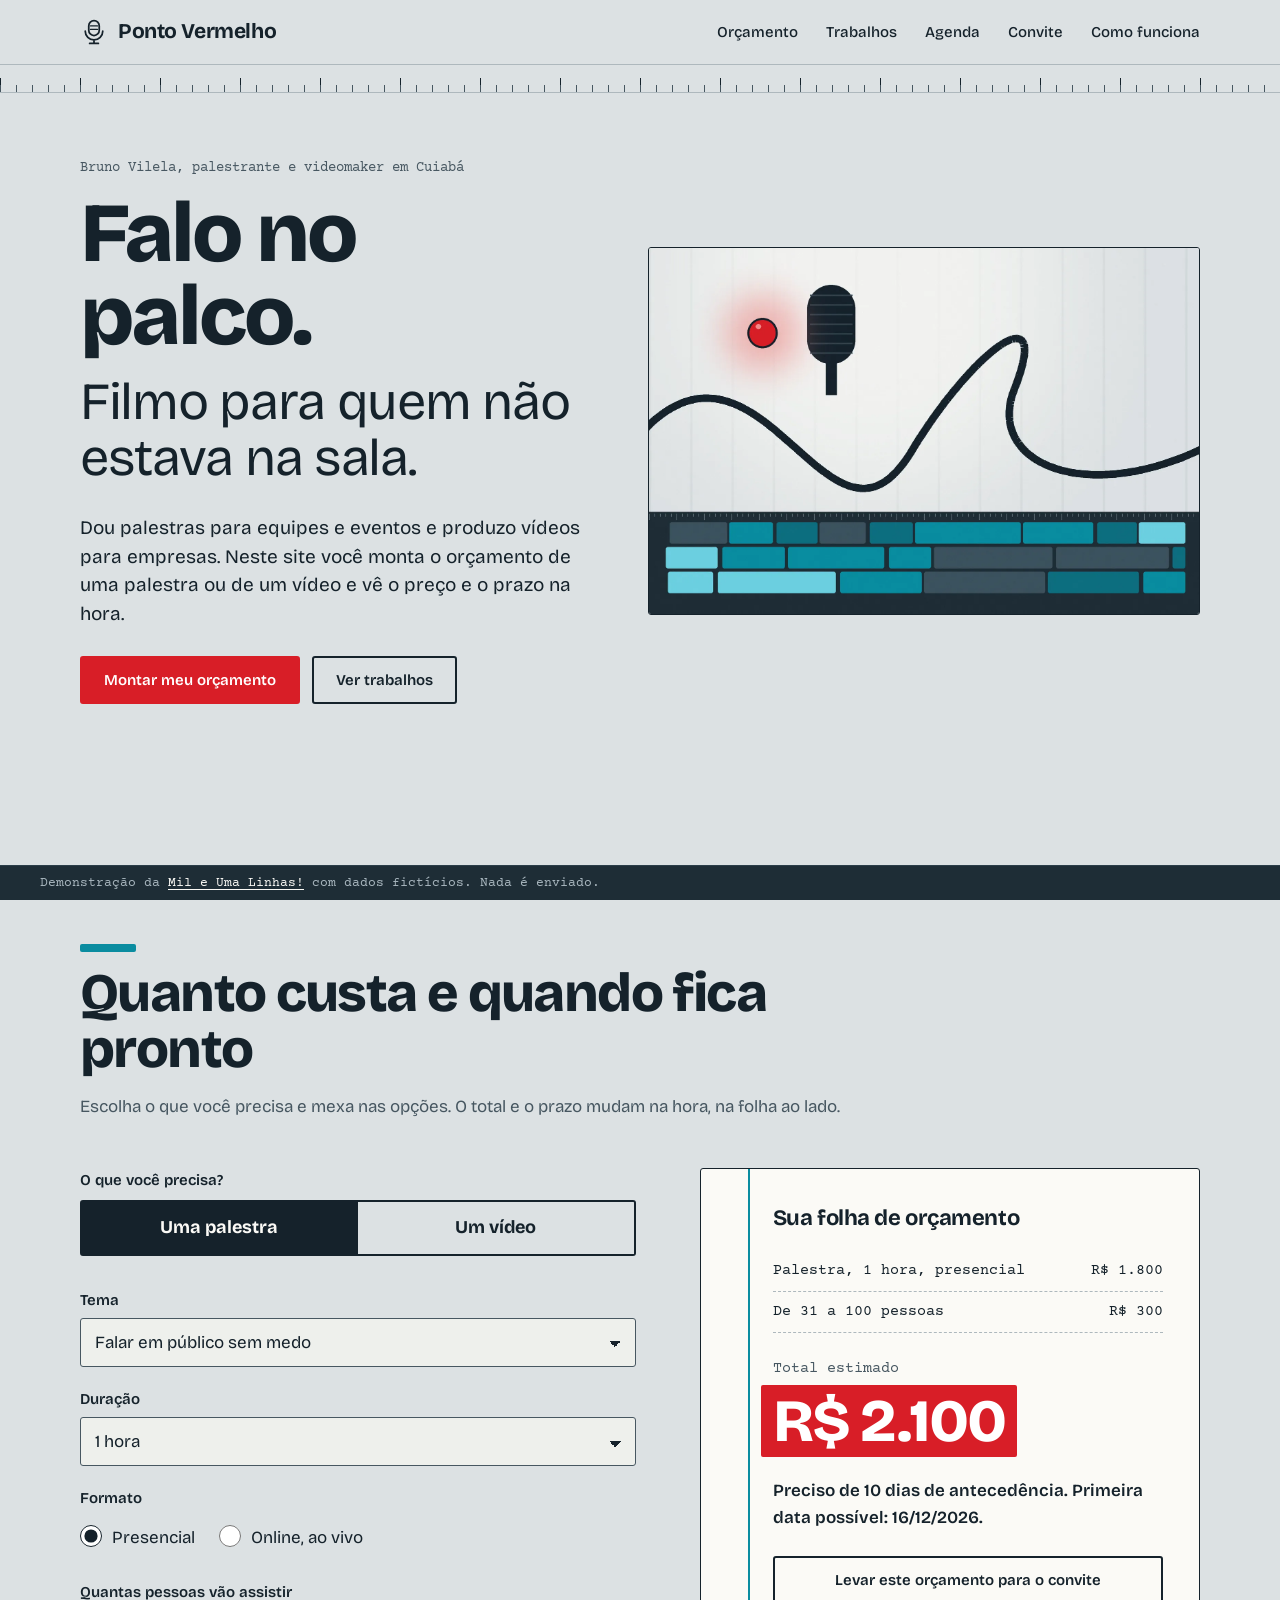
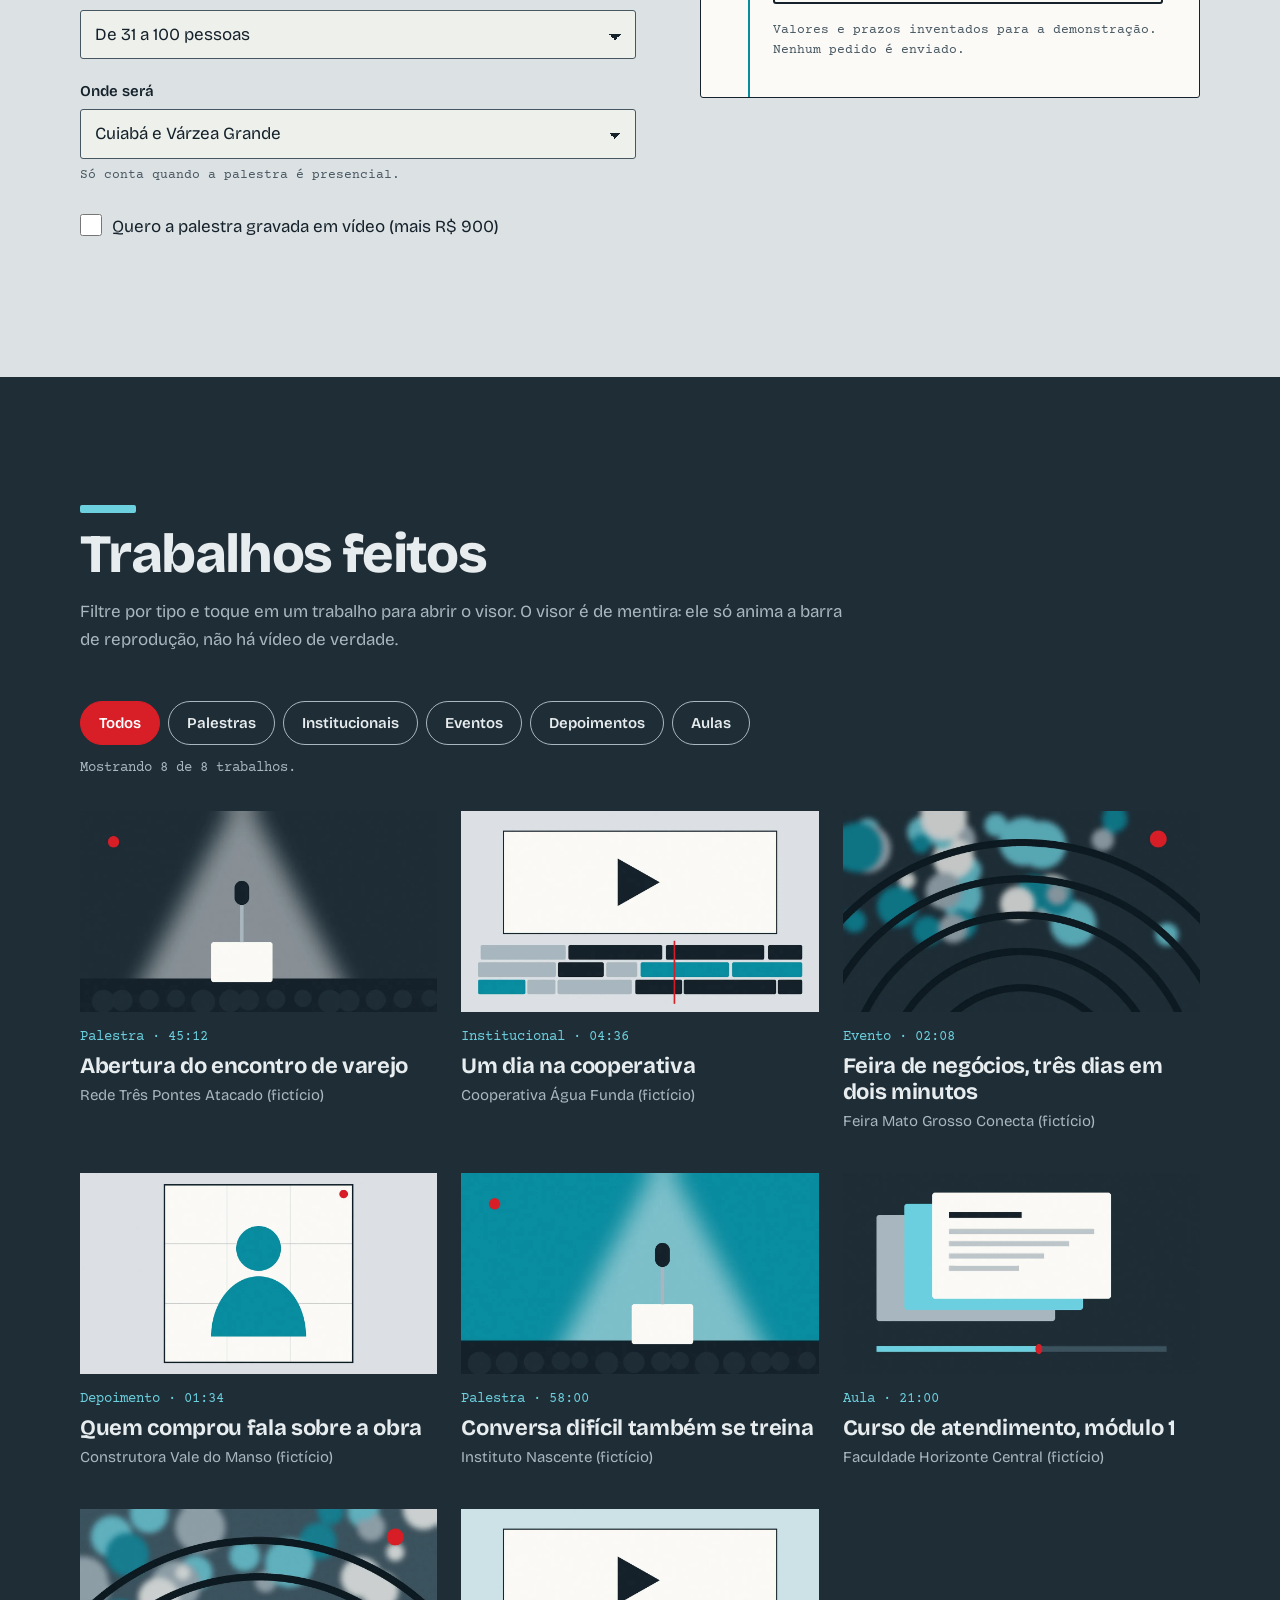
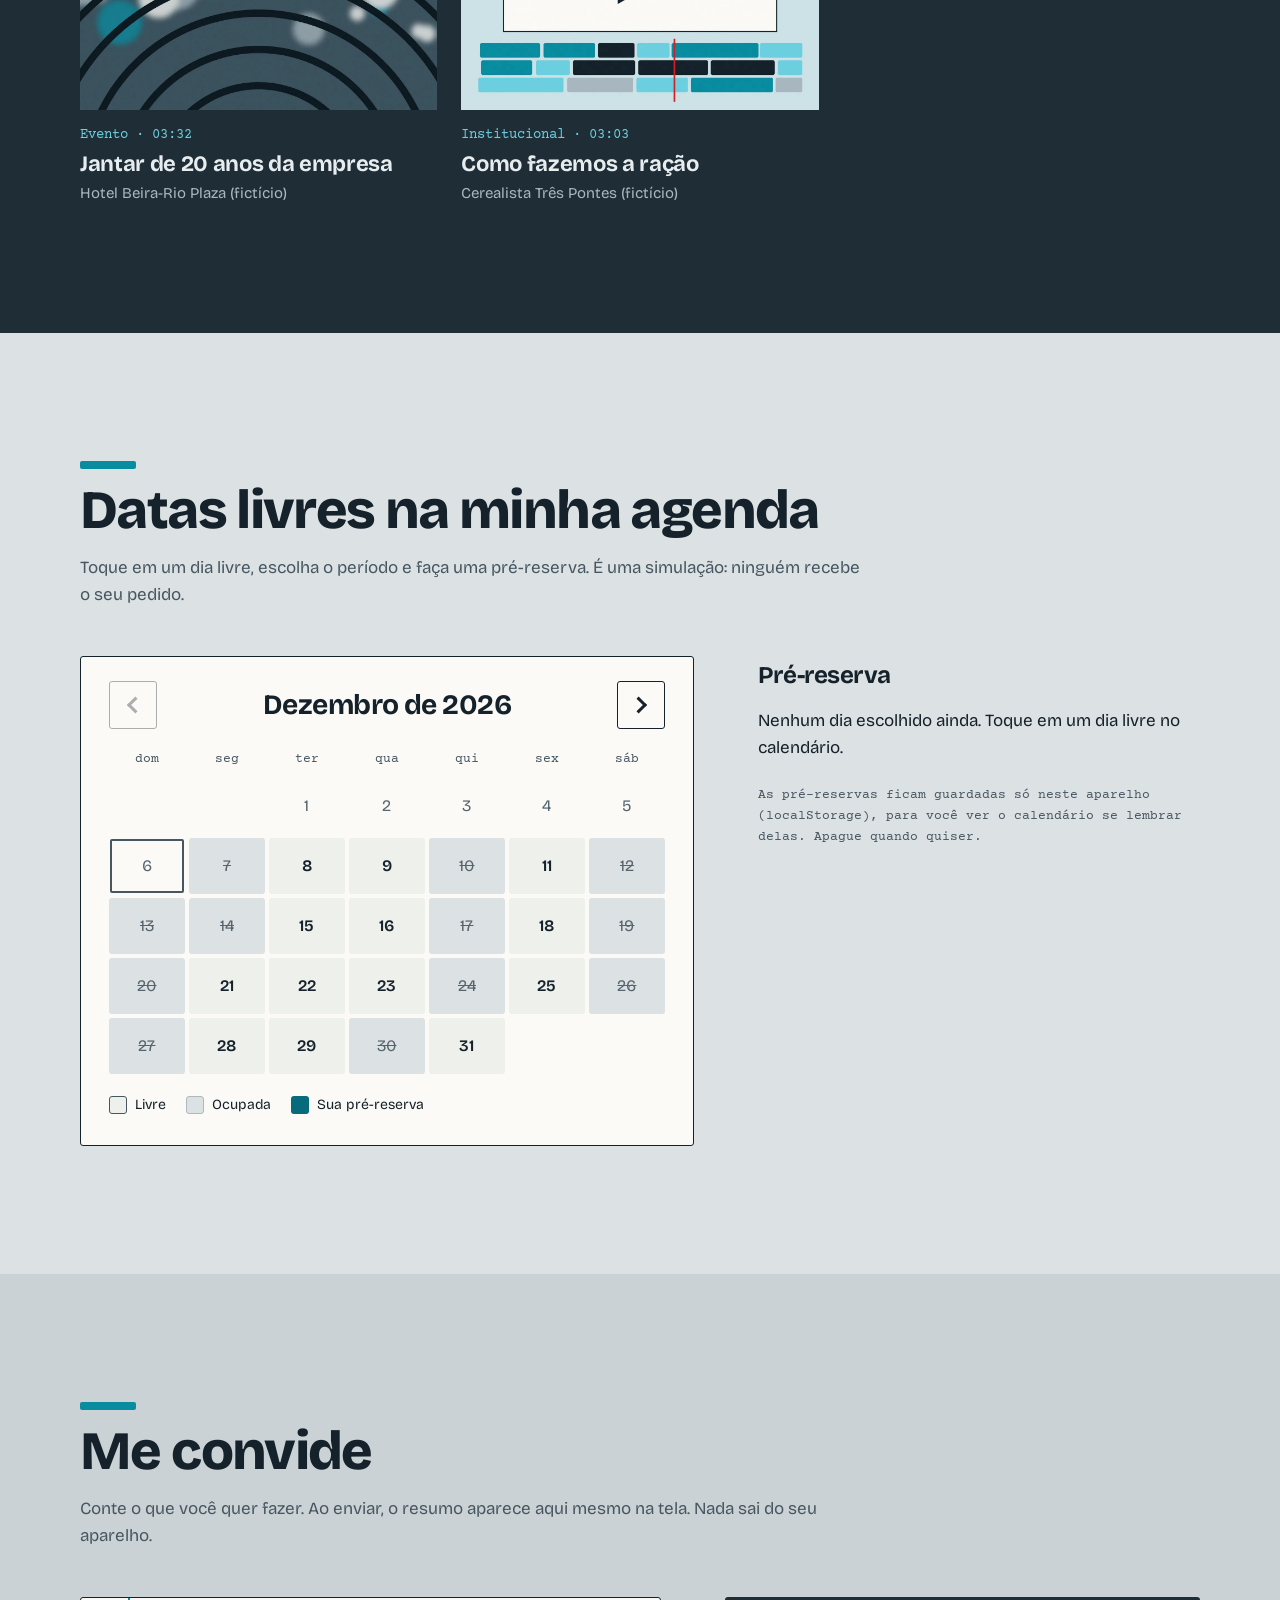
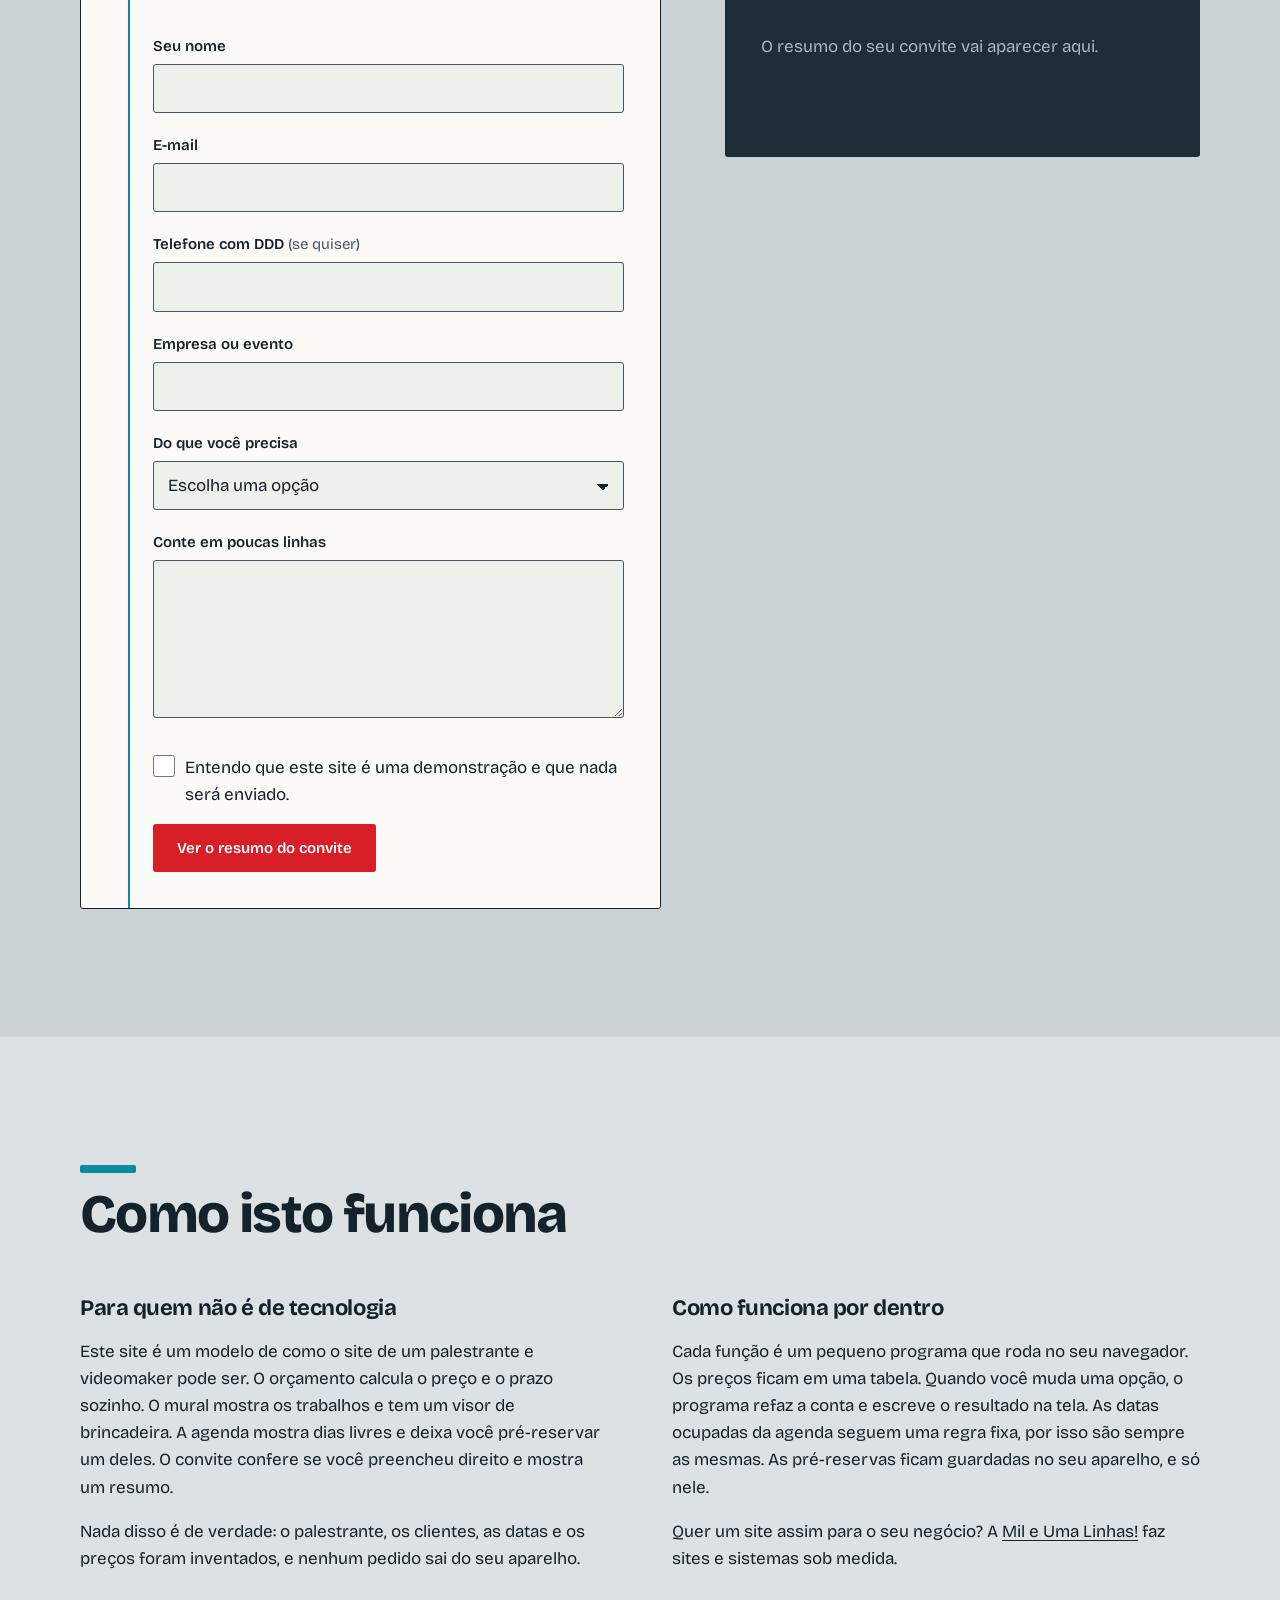
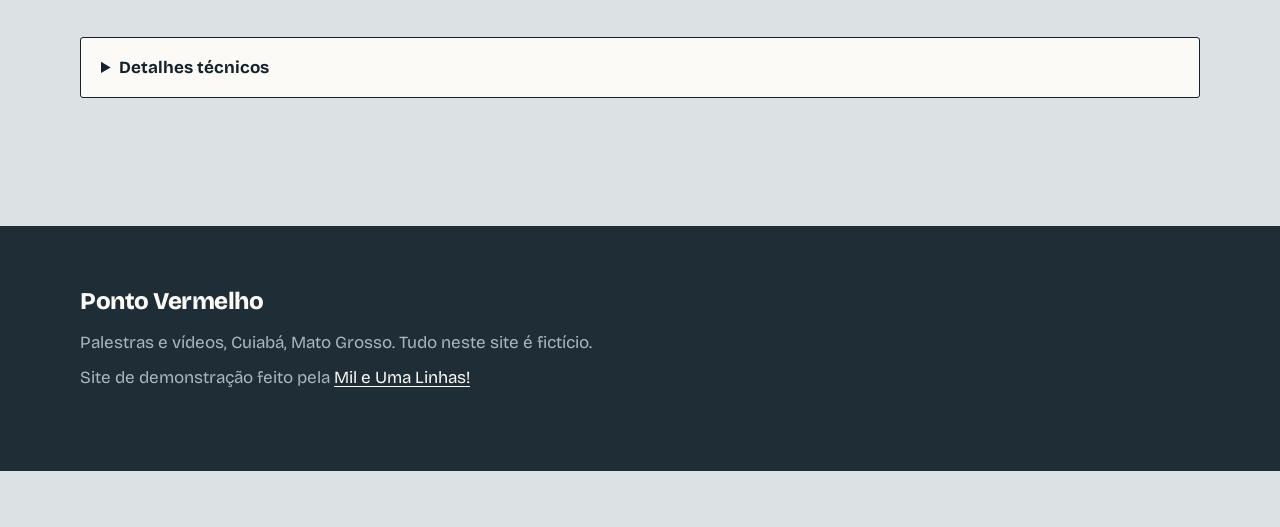
==== index.html @ 3f2c0e74 "Cria o site de demonstração Ponto Vermelho Site estático de um palestrante e videomaker fictício de " ====
<!DOCTYPE html>
<html lang="pt-BR">
<head>
  <meta charset="utf-8">
  <meta name="viewport" content="width=device-width, initial-scale=1">
  <meta http-equiv="Content-Security-Policy" content="default-src 'self'; script-src 'self'; style-src 'self'; img-src 'self' data:; font-src 'self'; connect-src 'none'; object-src 'none'; base-uri 'self'; form-action 'none'">
  <title>Ponto Vermelho | Palestras e vídeos em Cuiabá</title>
  <meta name="description" content="Site de demonstração de um palestrante e videomaker fictício em Cuiabá: orçamento de palestra e de vídeo com preço e prazo na hora, mural de trabalhos com visor simulado, agenda de datas livres com pré-reserva e convite com resumo na tela. Feito pela Mil e Uma Linhas!.">
  <meta name="theme-color" content="#DCE1E3">
  <link rel="canonical" href="https://toshiro01001.github.io/palestrante/">
  <link rel="icon" href="favicon.svg" type="image/svg+xml">
  <link rel="preload" href="fonts/bricolage-grotesque-latin-wght-normal.woff2" as="font" type="font/woff2" crossorigin>
  <link rel="preload" href="fonts/courier-prime-latin-400-normal.woff2" as="font" type="font/woff2" crossorigin>
  <link rel="stylesheet" href="css/estilo.css">
</head>
<body>
  <a class="pular" href="#conteudo">Pular para o conteúdo</a>

  <header class="topo">
    <div class="miolo topo-miolo">
      <a class="marca" href="#inicio" aria-label="Ponto Vermelho, início">
        <svg class="marca-sinal" viewBox="0 0 32 32" aria-hidden="true" focusable="false">
          <rect x="10" y="3" width="12" height="17" rx="6" fill="none" stroke="currentColor" stroke-width="2"/>
          <path d="M6 15a10 10 0 0 0 20 0M16 25v4M11 29h10" fill="none" stroke="currentColor" stroke-width="2" stroke-linecap="round"/>
          <path d="M12 9h8M12 13h8" stroke="currentColor" stroke-width="1.5" stroke-linecap="round"/>
        </svg>
        <span class="marca-nome">Ponto Vermelho</span>
      </a>
      <button class="menu-botao" type="button" id="menu-botao" aria-expanded="false" aria-controls="menu">Menu</button>
      <nav class="menu" id="menu" aria-label="Seções do site">
        <ul>
          <li><a href="#orcamento">Orçamento</a></li>
          <li><a href="#trabalhos">Trabalhos</a></li>
          <li><a href="#agenda">Agenda</a></li>
          <li><a href="#convite">Convite</a></li>
          <li><a href="#como-funciona">Como funciona</a></li>
        </ul>
      </nav>
    </div>
  </header>

  <main id="conteudo">

    <section class="hero" id="inicio" aria-labelledby="titulo-hero">
      <div class="regua" aria-hidden="true"></div>
      <div class="miolo hero-miolo">
        <div class="hero-texto">
          <p class="hero-assinatura">Bruno Vilela, palestrante e videomaker em Cuiabá</p>
          <h1 id="titulo-hero">Falo no palco. <span class="hero-frase2">Filmo para quem não estava na sala.</span></h1>
          <p class="hero-apoio">Dou palestras para equipes e eventos e produzo vídeos para empresas. Neste site você monta o orçamento de uma palestra ou de um vídeo e vê o preço e o prazo na hora.</p>
          <div class="hero-acoes">
            <a class="botao botao-principal" href="#orcamento">Montar meu orçamento</a>
            <a class="botao botao-contorno" href="#trabalhos">Ver trabalhos</a>
          </div>
        </div>
        <figure class="hero-moldura">
          <img class="hero-foto" src="img/hero.webp" width="1600" height="1067" alt="Ilustração provisória: um microfone de estúdio ao lado de uma luz vermelha acesa, com o cabo ondulando sobre a parede e, na base, uma linha do tempo de edição de vídeo com blocos azuis.">
        </figure>
      </div>
    </section>

    <section class="secao" id="orcamento" aria-labelledby="titulo-orcamento">
      <div class="miolo">
        <header class="cabeca">
          <h2 id="titulo-orcamento">Quanto custa e quando fica pronto</h2>
          <p>Escolha o que você precisa e mexa nas opções. O total e o prazo mudam na hora, na folha ao lado.</p>
        </header>

        <div class="orc">
          <form class="orc-form" id="orc-form" novalidate>
            <fieldset class="escolha" id="orc-tipo">
              <legend>O que você precisa?</legend>
              <label class="escolha-item"><input type="radio" name="servico" value="palestra" checked><span>Uma palestra</span></label>
              <label class="escolha-item"><input type="radio" name="servico" value="video"><span>Um vídeo</span></label>
            </fieldset>

            <div id="bloco-palestra" class="bloco">
              <div class="campo">
                <label for="p-tema">Tema</label>
                <select id="p-tema" name="tema"></select>
              </div>
              <div class="campo">
                <label for="p-duracao">Duração</label>
                <select id="p-duracao" name="duracao"></select>
              </div>
              <fieldset class="campo campo-radios">
                <legend>Formato</legend>
                <label class="radio"><input type="radio" name="formato" value="presencial" checked><span>Presencial</span></label>
                <label class="radio"><input type="radio" name="formato" value="online"><span>Online, ao vivo</span></label>
              </fieldset>
              <div class="campo">
                <label for="p-plateia">Quantas pessoas vão assistir</label>
                <select id="p-plateia" name="plateia"></select>
              </div>
              <div class="campo">
                <label for="p-desloc">Onde será</label>
                <select id="p-desloc" name="deslocamento"></select>
                <p class="campo-nota" id="p-desloc-nota">Só conta quando a palestra é presencial.</p>
              </div>
              <label class="marcar"><input type="checkbox" id="p-gravar" name="gravar"><span>Quero a palestra gravada em vídeo (mais R$&nbsp;900)</span></label>
            </div>

            <div id="bloco-video" class="bloco" hidden>
              <div class="campo">
                <label for="v-tipo">Tipo de vídeo</label>
                <select id="v-tipo" name="vtipo"></select>
              </div>
              <div class="campo">
                <label for="v-min">Minutos do vídeo pronto</label>
                <input id="v-min" name="vmin" type="number" inputmode="numeric" min="1" max="30" value="3">
                <p class="campo-nota" id="v-min-nota">De 1 a 30 minutos.</p>
              </div>
              <div class="campo">
                <label for="v-diarias">Dias de gravação</label>
                <select id="v-diarias" name="vdiarias"></select>
                <p class="campo-nota">Cada dia de gravação é uma diária de câmera e áudio.</p>
              </div>
              <label class="marcar"><input type="checkbox" id="v-drone" name="vdrone"><span>Imagens de drone (mais R$&nbsp;650 por diária)</span></label>
              <label class="marcar"><input type="checkbox" id="v-legenda" name="vlegenda" checked><span>Legendas no vídeo (R$&nbsp;18 por minuto)</span></label>
            </div>
          </form>

          <aside class="folha" aria-labelledby="folha-titulo">
            <h3 id="folha-titulo">Sua folha de orçamento</h3>
            <div id="orc-resultado" aria-live="polite" aria-atomic="true">
              <ul class="folha-linhas" id="orc-linhas"></ul>
              <p class="folha-total-rotulo">Total estimado</p>
              <p class="folha-total" id="orc-total">R$ 0</p>
              <p class="folha-prazo" id="orc-prazo"></p>
            </div>
            <button class="botao botao-contorno" type="button" id="orc-levar">Levar este orçamento para o convite</button>
            <p class="folha-aviso">Valores e prazos inventados para a demonstração. Nenhum pedido é enviado.</p>
          </aside>
        </div>
      </div>
    </section>

    <section class="secao secao-escura" id="trabalhos" aria-labelledby="titulo-trabalhos">
      <div class="miolo">
        <header class="cabeca">
          <h2 id="titulo-trabalhos">Trabalhos feitos</h2>
          <p>Filtre por tipo e toque em um trabalho para abrir o visor. O visor é de mentira: ele só anima a barra de reprodução, não há vídeo de verdade.</p>
        </header>

        <div class="filtros" id="filtros" role="group" aria-label="Filtrar trabalhos por tipo"></div>
        <p class="filtro-contagem" id="filtro-contagem" aria-live="polite"></p>
        <ul class="mural" id="mural"></ul>
      </div>
    </section>

    <section class="secao" id="agenda" aria-labelledby="titulo-agenda">
      <div class="miolo">
        <header class="cabeca">
          <h2 id="titulo-agenda">Datas livres na minha agenda</h2>
          <p>Toque em um dia livre, escolha o período e faça uma pré-reserva. É uma simulação: ninguém recebe o seu pedido.</p>
        </header>

        <div class="agenda">
          <div class="cal" id="cal">
            <div class="cal-topo">
              <button class="cal-seta" type="button" id="cal-ant" aria-label="Mês anterior">&lsaquo;</button>
              <h3 class="cal-mes" id="cal-mes" aria-live="polite"></h3>
              <button class="cal-seta" type="button" id="cal-prox" aria-label="Próximo mês">&rsaquo;</button>
            </div>
            <div class="cal-grade" id="cal-grade" role="group" aria-labelledby="cal-mes"></div>
            <ul class="cal-legenda" aria-label="Legenda do calendário">
              <li><span class="amostra amostra-livre" aria-hidden="true"></span>Livre</li>
              <li><span class="amostra amostra-cheia" aria-hidden="true"></span>Ocupada</li>
              <li><span class="amostra amostra-minha" aria-hidden="true"></span>Sua pré-reserva</li>
            </ul>
          </div>

          <div class="reserva">
            <h3>Pré-reserva</h3>
            <p id="reserva-vazio">Nenhum dia escolhido ainda. Toque em um dia livre no calendário.</p>
            <form id="reserva-form" hidden novalidate>
              <p class="reserva-data" id="reserva-data"></p>
              <fieldset class="campo campo-radios">
                <legend>Período</legend>
                <label class="radio"><input type="radio" name="periodo" value="manhã" checked><span>Manhã</span></label>
                <label class="radio"><input type="radio" name="periodo" value="tarde"><span>Tarde</span></label>
                <label class="radio"><input type="radio" name="periodo" value="noite"><span>Noite</span></label>
              </fieldset>
              <button class="botao botao-tinta" type="submit">Pré-reservar este dia</button>
            </form>
            <p class="reserva-ok" id="reserva-ok" role="status" hidden></p>
            <div class="reserva-lista" id="reserva-lista-bloco" hidden>
              <h4>Suas pré-reservas neste navegador</h4>
              <ul id="reserva-lista"></ul>
              <button class="botao botao-contorno" type="button" id="reserva-limpar">Apagar todas</button>
            </div>
            <p class="reserva-aviso">As pré-reservas ficam guardadas só neste aparelho (localStorage), para você ver o calendário se lembrar delas. Apague quando quiser.</p>
          </div>
        </div>
      </div>
    </section>

    <section class="secao secao-folha" id="convite" aria-labelledby="titulo-convite">
      <div class="miolo">
        <header class="cabeca">
          <h2 id="titulo-convite">Me convide</h2>
          <p>Conte o que você quer fazer. Ao enviar, o resumo aparece aqui mesmo na tela. Nada sai do seu aparelho.</p>
        </header>

        <div class="convite">
          <form class="convite-form folha-papel" id="convite-form" novalidate>
            <div class="campo">
              <label for="c-nome">Seu nome</label>
              <input id="c-nome" name="nome" type="text" autocomplete="name" aria-describedby="e-nome">
              <p class="erro" id="e-nome" hidden></p>
            </div>
            <div class="campo">
              <label for="c-email">E-mail</label>
              <input id="c-email" name="email" type="email" autocomplete="email" inputmode="email" aria-describedby="e-email">
              <p class="erro" id="e-email" hidden></p>
            </div>
            <div class="campo">
              <label for="c-tel">Telefone com DDD <span class="opcional">(se quiser)</span></label>
              <input id="c-tel" name="tel" type="tel" autocomplete="tel" inputmode="tel" aria-describedby="e-tel">
              <p class="erro" id="e-tel" hidden></p>
            </div>
            <div class="campo">
              <label for="c-empresa">Empresa ou evento</label>
              <input id="c-empresa" name="empresa" type="text" autocomplete="organization" aria-describedby="e-empresa">
              <p class="erro" id="e-empresa" hidden></p>
            </div>
            <div class="campo">
              <label for="c-assunto">Do que você precisa</label>
              <select id="c-assunto" name="assunto" aria-describedby="e-assunto">
                <option value="">Escolha uma opção</option>
                <option value="uma palestra">Uma palestra</option>
                <option value="um vídeo">Um vídeo</option>
                <option value="uma palestra e um vídeo">Uma palestra e um vídeo</option>
              </select>
              <p class="erro" id="e-assunto" hidden></p>
            </div>
            <div class="campo">
              <label for="c-mensagem">Conte em poucas linhas</label>
              <textarea id="c-mensagem" name="mensagem" rows="5" aria-describedby="e-mensagem"></textarea>
              <p class="erro" id="e-mensagem" hidden></p>
            </div>
            <label class="marcar"><input type="checkbox" id="c-aceite" name="aceite" aria-describedby="e-aceite"><span>Entendo que este site é uma demonstração e que nada será enviado.</span></label>
            <p class="erro" id="e-aceite" hidden></p>
            <button class="botao botao-principal" type="submit">Ver o resumo do convite</button>
          </form>

          <div class="resumo" id="resumo" tabindex="-1" aria-live="polite">
            <p class="resumo-vazio" id="resumo-vazio">O resumo do seu convite vai aparecer aqui.</p>
            <div id="resumo-corpo" hidden>
              <h3>Resumo do convite</h3>
              <p class="resumo-selo">Simulação: nada foi enviado</p>
              <dl id="resumo-lista"></dl>
              <button class="botao botao-contorno" type="button" id="resumo-novo">Fazer outro convite</button>
            </div>
          </div>
        </div>
      </div>
    </section>

    <section class="secao secao-como" id="como-funciona" aria-labelledby="titulo-como">
      <div class="miolo como">
        <header class="cabeca">
          <h2 id="titulo-como">Como isto funciona</h2>
        </header>
        <div class="como-colunas">
          <div>
            <h3>Para quem não é de tecnologia</h3>
            <p>Este site é um modelo de como o site de um palestrante e videomaker pode ser. O orçamento calcula o preço e o prazo sozinho. O mural mostra os trabalhos e tem um visor de brincadeira. A agenda mostra dias livres e deixa você pré-reservar um deles. O convite confere se você preencheu direito e mostra um resumo.</p>
            <p>Nada disso é de verdade: o palestrante, os clientes, as datas e os preços foram inventados, e nenhum pedido sai do seu aparelho.</p>
          </div>
          <div>
            <h3>Como funciona por dentro</h3>
            <p>Cada função é um pequeno programa que roda no seu navegador. Os preços ficam em uma tabela. Quando você muda uma opção, o programa refaz a conta e escreve o resultado na tela. As datas ocupadas da agenda seguem uma regra fixa, por isso são sempre as mesmas. As pré-reservas ficam guardadas no seu aparelho, e só nele.</p>
            <p>Quer um site assim para o seu negócio? A <a href="https://mileumalinhas.com.br">Mil e Uma Linhas!</a> faz sites e sistemas sob medida.</p>
          </div>
        </div>
        <details class="tecnico">
          <summary>Detalhes técnicos</summary>
          <ul>
            <li>HTML, CSS e JavaScript puros. Sem framework, sem CDN, sem analytics e sem fonte externa.</li>
            <li>Fontes locais em <code>fonts/</code>: Bricolage Grotesque (títulos e texto) e Courier Prime (tempos e rótulos), ambas com licença SIL OFL.</li>
            <li>Política de segurança de conteúdo (CSP) restritiva: <code>default-src 'self'</code>, sem script nem estilo embutido, <code>connect-src 'none'</code> e <code>form-action 'none'</code>.</li>
            <li>Preços e trabalhos em <code>js/dados.js</code>; a lógica em <code>js/app.js</code>. As contas são funções puras que recebem as escolhas e devolvem total e prazo.</li>
            <li>O visor do mural é um <code>&lt;dialog&gt;</code> com um controle deslizante e um relógio simulado. Não existe arquivo de vídeo.</li>
            <li>O único dado guardado é a lista de pré-reservas, em <code>localStorage</code> com a chave <code>pv-prereservas</code>.</li>
            <li>Testes automatizados com Playwright em <code>tests/site.cjs</code> (computador, iPhone 13 e 320 px).</li>
          </ul>
        </details>
      </div>
    </section>
  </main>

  <footer class="rodape">
    <div class="miolo rodape-miolo">
      <p class="rodape-nome">Ponto Vermelho</p>
      <p>Palestras e vídeos, Cuiabá, Mato Grosso. Tudo neste site é fictício.</p>
      <p>Site de demonstração feito pela <a href="https://mileumalinhas.com.br">Mil e Uma Linhas!</a></p>
    </div>
  </footer>

  <p class="faixa-demo">Demonstração da <a href="https://mileumalinhas.com.br">Mil e Uma Linhas!</a> com dados fictícios. Nada é enviado.</p>

  <dialog class="visor" id="visor" aria-labelledby="visor-titulo">
    <div class="visor-caixa">
      <button class="visor-fechar" type="button" id="visor-fechar">Fechar</button>
      <h3 id="visor-titulo"></h3>
      <p class="visor-meta" id="visor-meta"></p>
      <div class="visor-tela">
        <img id="visor-img" src="img/hero.webp" alt="" width="1280" height="720">
        <span class="visor-tempo" id="visor-tempo">00:00 / 00:00</span>
      </div>
      <div class="visor-linha" aria-hidden="true">
        <div class="visor-clipes"></div>
        <div class="visor-cabeca" id="visor-cabeca"></div>
      </div>
      <div class="visor-controles">
        <button class="botao botao-contorno" type="button" id="visor-play">Reproduzir</button>
        <button class="botao botao-contorno" type="button" id="visor-reiniciar">Voltar ao início</button>
        <label class="visor-pos"><span class="so-leitor">Posição do vídeo</span><input type="range" id="visor-pos" min="0" max="1000" value="0"></label>
      </div>
      <p class="visor-nota" id="visor-nota"></p>
      <p class="visor-aviso">Visor de demonstração: a barra anda sozinha, mas não existe vídeo por trás.</p>
    </div>
  </dialog>

  <script src="js/dados.js"></script>
  <script src="js/app.js"></script>
</body>
</html>
---- css/estilo.css ----
/* Ponto Vermelho: identidade em docs/identidade.md.
   Regra do vermelho (a luz de tally): aparece em um lugar por tela, o que está "ao vivo" naquele momento. */

@font-face { font-family: "Bricolage"; src: url("../fonts/bricolage-grotesque-latin-wght-normal.woff2") format("woff2"); font-weight: 200 800; font-style: normal; font-display: swap; }
@font-face { font-family: "Courier Prime"; src: url("../fonts/courier-prime-latin-400-normal.woff2") format("woff2"); font-weight: 400; font-style: normal; font-display: swap; }
@font-face { font-family: "Courier Prime"; src: url("../fonts/courier-prime-latin-700-normal.woff2") format("woff2"); font-weight: 700; font-style: normal; font-display: swap; }

:root {
  --parede: #DCE1E3;
  --parede-2: #CBD2D5;
  --folha: #FBFAF6;
  --campo: #EEF0EC;
  --tinta: #15222B;
  --tinta-2: #475761;
  --cabo: #1E2D36;
  --cabo-2: #2B3E49;
  --tally: #D81E27;
  --tally-escuro: #B3141C;
  --ciano: #0A8CA0;
  --ciano-claro: #6CD0DF;
  --prata: #A9B7BF;
  --linha: #AEB8BD;
  --erro: #A3121A;

  --texto: "Bricolage", "Segoe UI", system-ui, sans-serif;
  --pauta: "Courier Prime", "Courier New", monospace;

  --margem: 20px;
  --raio: 3px;
  --u: 8px;
}
@media (min-width: 760px) { :root { --margem: 40px; } }

*, *::before, *::after { box-sizing: border-box; }
html { scroll-behavior: smooth; scroll-padding-top: 88px; -webkit-text-size-adjust: 100%; }
@media (prefers-reduced-motion: reduce) { html { scroll-behavior: auto; } }
body {
  margin: 0; padding-bottom: 56px;
  background: var(--parede); color: var(--tinta);
  font-family: var(--texto); font-size: 1.0625rem; line-height: 1.6; font-weight: 400;
  overflow-wrap: break-word;
}
img { max-width: 100%; height: auto; display: block; }
a { color: inherit; text-underline-offset: 3px; text-decoration-thickness: 1px; }
a:hover { text-decoration-thickness: 2px; }
h1, h2, h3, h4 { font-weight: 700; letter-spacing: -0.02em; margin: 0; }
p { margin: 0 0 1em; }
code { font-family: var(--pauta); font-size: 0.9em; background: var(--campo); padding: 1px 5px; border-radius: 2px; }
.secao-escura code, .rodape code { background: var(--cabo-2); }

:focus-visible { outline: 3px solid var(--ciano); outline-offset: 3px; }
.secao-escura :focus-visible, .rodape :focus-visible, .visor :focus-visible { outline-color: var(--ciano-claro); }

.pular { position: absolute; left: 12px; top: -80px; background: var(--tinta); color: var(--folha); padding: 10px 16px; z-index: 100; border-radius: var(--raio); }
.pular:focus { top: 12px; }
.so-leitor { position: absolute; width: 1px; height: 1px; overflow: hidden; clip-path: inset(50%); white-space: nowrap; }

.miolo { width: 100%; max-width: 1200px; margin: 0 auto; padding-left: var(--margem); padding-right: var(--margem); }

/* Faixa de demonstração: fixa na base, discreta e sempre à vista */
.faixa-demo {
  position: fixed; left: 0; right: 0; bottom: 0; z-index: 60; margin: 0;
  background: var(--cabo); color: var(--prata);
  font-family: var(--pauta); font-size: 0.8125rem; line-height: 1.4;
  padding: 8px var(--margem); border-top: 1px solid var(--cabo-2);
}
.faixa-demo a { color: var(--folha); }

/* Topo */
.topo { position: sticky; top: 0; z-index: 40; background: rgba(220, 225, 227, 0.94); backdrop-filter: blur(8px); border-bottom: 1px solid var(--linha); }
.topo-miolo { display: flex; align-items: center; justify-content: space-between; gap: 12px; min-height: 64px; flex-wrap: wrap; }
.marca { display: inline-flex; align-items: center; gap: 10px; text-decoration: none; color: var(--tinta); }
.marca-sinal { width: 28px; height: 28px; flex: none; }
.marca-nome { font-size: 1.3125rem; font-weight: 700; letter-spacing: -0.02em; }
.menu-botao { font: inherit; font-family: var(--pauta); font-size: 0.9375rem; background: transparent; color: var(--tinta); border: 1.5px solid var(--tinta); border-radius: var(--raio); padding: 8px 16px; min-height: 44px; cursor: pointer; }
.menu { display: none; width: 100%; padding-bottom: 12px; }
.menu.aberto { display: block; }
.menu ul { list-style: none; margin: 0; padding: 0; display: grid; }
.menu a { display: block; padding: 12px 0; border-top: 1px solid var(--linha); text-decoration: none; font-weight: 500; }
.menu a:hover { text-decoration: underline; }
@media (min-width: 900px) {
  .menu-botao { display: none; }
  .menu { display: block; width: auto; padding: 0; }
  .menu ul { display: flex; gap: 28px; }
  .menu a { border: 0; padding: 8px 0; font-size: 0.9375rem; }
}

/* Botões */
.botao { display: inline-flex; align-items: center; justify-content: center; min-height: 48px; padding: 12px 22px; font: inherit; font-size: 0.9375rem; font-weight: 600; line-height: 1.2; text-align: center; text-decoration: none; border-radius: var(--raio); border: 2px solid transparent; cursor: pointer; transition: background-color 150ms, color 150ms, border-color 150ms; }
.botao-principal { background: var(--tally); color: #fff; border-color: var(--tally); }
.botao-principal:hover { background: var(--tally-escuro); border-color: var(--tally-escuro); }
.botao-tinta { background: var(--tinta); color: var(--folha); border-color: var(--tinta); }
.botao-tinta:hover { background: var(--tinta-2); border-color: var(--tinta-2); }
.botao-contorno { background: transparent; color: var(--tinta); border-color: var(--tinta); }
.botao-contorno:hover { background: var(--tinta); color: var(--folha); }
.secao-escura .botao-contorno, .visor .botao-contorno { color: var(--folha); border-color: var(--prata); }
.secao-escura .botao-contorno:hover, .visor .botao-contorno:hover { background: var(--folha); color: var(--tinta); border-color: var(--folha); }
.visor .botao-contorno[data-tocando="true"] { background: var(--folha); color: var(--tinta); border-color: var(--folha); }

/* Hero */
.regua { height: 28px; border-bottom: 1px solid var(--linha); background:
  repeating-linear-gradient(90deg, var(--tinta-2) 0 1px, transparent 1px 16px) 0 100% / 100% 7px no-repeat,
  repeating-linear-gradient(90deg, var(--tinta) 0 1px, transparent 1px 80px) 0 100% / 100% 14px no-repeat; }
.hero-miolo { display: grid; gap: 32px; padding-top: 28px; padding-bottom: 72px; align-items: center; }
.hero-assinatura { font-family: var(--pauta); font-size: 0.875rem; color: var(--tinta-2); margin-bottom: 14px; }
.hero h1 { font-size: clamp(2.5rem, 8.5vw, 5.25rem); line-height: 0.98; letter-spacing: -0.035em; font-weight: 800; }
.hero-frase2 { display: block; font-weight: 400; font-size: 0.62em; line-height: 1.08; letter-spacing: -0.025em; margin-top: 16px; color: var(--tinta); }
.hero-apoio { font-size: 1.0625rem; line-height: 1.5; max-width: 34em; margin: 20px 0 24px; }
@media (min-width: 760px) { .hero-apoio { font-size: 1.1875rem; margin: 28px 0; } }
.hero-acoes { display: flex; flex-wrap: wrap; gap: 12px; }
.hero-moldura { margin: 0; aspect-ratio: 3 / 2; background: var(--folha); border-radius: var(--raio); overflow: hidden; border: 1.5px solid var(--tinta); }
.hero-foto { width: 100%; height: 100%; object-fit: cover; }
@media (min-width: 960px) {
  .hero-miolo { grid-template-columns: minmax(0, 1fr) minmax(0, 1.08fr); gap: 56px; padding-top: 64px; padding-bottom: 112px; }
}

/* Seções */
.secao { padding: 96px 0; }
@media (min-width: 900px) { .secao { padding: 128px 0; } }
.secao-escura { background: var(--cabo); color: #E7ECEE; }
.secao-escura .cabeca p { color: var(--prata); }
.secao-folha { background: var(--parede-2); }
.cabeca { margin-bottom: 48px; max-width: 46em; }
.cabeca h2 { font-size: clamp(2rem, 5vw, 3.375rem); line-height: 1.02; letter-spacing: -0.03em; font-weight: 800; padding-top: 22px; position: relative; }
.cabeca h2::before { content: ""; position: absolute; top: 0; left: 0; width: 56px; height: 8px; border-radius: 2px; background: var(--ciano); }
.secao-escura .cabeca h2::before { background: var(--ciano-claro); }
.cabeca p { margin: 16px 0 0; color: var(--tinta-2); }

/* Campos */
.campo { margin: 0 0 20px; padding: 0; border: 0; min-width: 0; }
.campo label:not(.radio), .campo legend { display: block; font-weight: 600; font-size: 0.9375rem; margin-bottom: 6px; padding: 0; }
.opcional { font-weight: 400; color: var(--tinta-2); }
input[type="text"], input[type="email"], input[type="tel"], input[type="number"], select, textarea {
  width: 100%; min-height: 48px; padding: 10px 14px; font: inherit; color: var(--tinta);
  background: var(--campo); border: 1.5px solid var(--tinta-2); border-radius: var(--raio);
}
select { appearance: none; background-image: linear-gradient(45deg, transparent 50%, var(--tinta) 50%), linear-gradient(135deg, var(--tinta) 50%, transparent 50%); background-position: calc(100% - 20px) 55%, calc(100% - 14px) 55%; background-size: 6px 6px; background-repeat: no-repeat; padding-right: 40px; }
textarea { resize: vertical; min-height: 140px; }
input:disabled, select:disabled { opacity: 0.6; }
[aria-invalid="true"] { border-color: var(--erro); border-width: 2px; }
.erro { color: var(--erro); font-size: 0.9375rem; font-weight: 600; margin: 6px 0 0; }
.campo-nota { font-family: var(--pauta); font-size: 0.8125rem; color: var(--tinta-2); margin: 6px 0 0; }
.campo-radios { display: flex; flex-wrap: wrap; gap: 8px 24px; }
.campo-radios legend { width: 100%; }
.radio, .marcar { display: flex; align-items: flex-start; gap: 10px; min-height: 44px; padding: 8px 0; cursor: pointer; }
.radio input, .marcar input { width: 22px; height: 22px; margin: 1px 0 0; flex: none; accent-color: var(--tinta); }

.escolha { display: grid; grid-template-columns: 1fr 1fr; gap: 0; border: 0; padding: 0; margin: 0 0 32px; }
.escolha legend { grid-column: 1 / -1; font-weight: 600; font-size: 0.9375rem; padding: 0; margin-bottom: 8px; }
.escolha-item { position: relative; display: block; }
.escolha-item input { position: absolute; opacity: 0; inset: 0; width: 100%; height: 100%; margin: 0; cursor: pointer; }
.escolha-item span { display: flex; align-items: center; justify-content: center; min-height: 56px; padding: 8px 12px; text-align: center; font-weight: 700; font-size: 1.125rem; border: 2px solid var(--tinta); background: transparent; transition: background-color 150ms, color 150ms; }
.escolha-item:first-of-type span { border-radius: var(--raio) 0 0 var(--raio); }
.escolha-item:last-of-type span { border-radius: 0 var(--raio) var(--raio) 0; border-left-width: 0; }
.escolha-item input:checked + span { background: var(--tinta); color: var(--folha); }
.escolha-item input:focus-visible + span { outline: 3px solid var(--ciano); outline-offset: 3px; }

/* Orçamento */
.folha { position: relative; }
.orc { display: grid; gap: 40px; align-items: start; }
.bloco[hidden] { display: none; }
@media (min-width: 960px) {
  .orc { grid-template-columns: minmax(0, 1fr) minmax(0, 0.9fr); gap: 64px; }
  .folha { position: sticky; top: 96px; }
}
.folha, .folha-papel {
  background: var(--folha); border-radius: var(--raio); border: 1.5px solid var(--tinta);
  padding: 28px 20px 28px 52px;
  background-image: linear-gradient(90deg, transparent 31px, var(--ciano) 31px, var(--ciano) 33px, transparent 33px);
}
@media (min-width: 760px) { .folha, .folha-papel { padding: 36px 36px 36px 72px; background-image: linear-gradient(90deg, transparent 47px, var(--ciano) 47px, var(--ciano) 49px, transparent 49px); } }
.folha h3 { font-size: 1.375rem; margin-bottom: 20px; line-height: 1.2; }
.folha-linhas { list-style: none; margin: 0 0 24px; padding: 0; font-family: var(--pauta); font-size: 0.9375rem; }
.folha-linhas li { display: flex; justify-content: space-between; gap: 16px; padding: 8px 0; border-bottom: 1px dashed var(--linha); }
.folha-linhas li span:first-child { min-width: 0; }
.folha-linhas li span:last-child { flex: none; text-align: right; }
.folha-total-rotulo { font-family: var(--pauta); font-size: 0.9375rem; margin: 0; color: var(--tinta-2); }
.folha-total { font-size: clamp(2.5rem, 8vw, 3.75rem); line-height: 1; font-weight: 800; letter-spacing: -0.03em; margin: 4px 0 4px; padding: 6px 12px; margin-left: -12px; background: var(--tally); color: #fff; display: inline-block; border-radius: 2px; }
.folha-prazo { font-weight: 600; margin: 16px 0 24px; }
.folha .botao { width: 100%; }
.folha-aviso { font-family: var(--pauta); font-size: 0.8125rem; color: var(--tinta-2); margin: 16px 0 0; }

/* Mural */
.filtros { display: flex; flex-wrap: wrap; gap: 8px; margin-bottom: 12px; }
.chip { font: inherit; font-size: 0.9375rem; font-weight: 600; min-height: 44px; padding: 8px 18px; border-radius: 999px; background: transparent; color: #E7ECEE; border: 1.5px solid var(--prata); cursor: pointer; transition: background-color 150ms, border-color 150ms; }
.chip:hover { border-color: #fff; }
.chip[aria-pressed="true"] { background: var(--tally); border-color: var(--tally); color: #fff; }
.filtro-contagem { font-family: var(--pauta); font-size: 0.875rem; color: var(--prata); margin: 0 0 32px; }
.mural { list-style: none; margin: 0; padding: 0; display: grid; gap: 40px 24px; grid-template-columns: 1fr; }
@media (min-width: 640px) { .mural { grid-template-columns: repeat(2, minmax(0, 1fr)); } }
@media (min-width: 1000px) { .mural { grid-template-columns: repeat(3, minmax(0, 1fr)); } }
.mural li[hidden] { display: none; }
.cartao { display: block; width: 100%; padding: 0; margin: 0; font: inherit; text-align: left; color: inherit; background: none; border: 0; cursor: pointer; }
.cartao-poster { position: relative; aspect-ratio: 16 / 9; overflow: hidden; border-radius: var(--raio); background: var(--cabo-2); }
.cartao-poster img { width: 100%; height: 100%; object-fit: cover; transition: transform 300ms; }
.cartao:hover .cartao-poster img { transform: scale(1.03); }
.cartao-poster::after { content: "Abrir visor"; position: absolute; left: 12px; bottom: 12px; font-family: var(--pauta); font-size: 0.8125rem; background: var(--folha); color: var(--tinta); padding: 4px 10px; border-radius: 2px; opacity: 0; transition: opacity 150ms; }
.cartao:hover .cartao-poster::after, .cartao:focus-visible .cartao-poster::after { opacity: 1; }
@media (hover: none) { .cartao-poster::after { opacity: 1; } }
.cartao-meta { display: block; margin-top: 14px; font-family: var(--pauta); font-size: 0.875rem; color: var(--ciano-claro); }
.cartao-titulo { display: block; margin-top: 4px; font-size: 1.375rem; font-weight: 700; line-height: 1.2; letter-spacing: -0.015em; }
.cartao-cliente { display: block; margin-top: 4px; color: var(--prata); font-size: 0.9375rem; }

/* Visor (dialog) */
.visor { border: 0; padding: 0; width: min(920px, calc(100vw - 24px)); max-height: calc(100dvh - 24px); background: var(--cabo); color: #E7ECEE; border-radius: 6px; overflow: auto; }
.visor::backdrop { background: rgba(14, 24, 30, 0.78); }
.visor-caixa { padding: 20px 20px 24px; }
@media (min-width: 760px) { .visor-caixa { padding: 28px 32px 32px; } }
.visor h3 { font-size: clamp(1.375rem, 4vw, 1.875rem); line-height: 1.15; padding-right: 96px; }
.visor-meta { font-family: var(--pauta); font-size: 0.875rem; color: var(--ciano-claro); margin: 6px 0 16px; }
.visor-fechar { position: absolute; top: 14px; right: 14px; font: inherit; font-size: 0.9375rem; font-weight: 600; min-height: 44px; padding: 8px 16px; color: var(--folha); background: transparent; border: 1.5px solid var(--prata); border-radius: var(--raio); cursor: pointer; }
.visor-fechar:hover { background: var(--folha); color: var(--tinta); }
.visor-tela { position: relative; aspect-ratio: 16 / 9; border-radius: var(--raio); overflow: hidden; background: var(--cabo-2); }
.visor-tela img { width: 100%; height: 100%; object-fit: cover; }
.visor-tempo { position: absolute; right: 10px; bottom: 10px; font-family: var(--pauta); font-size: 0.9375rem; background: rgba(21, 34, 43, 0.88); color: #fff; padding: 3px 10px; border-radius: 2px; }
.visor-linha { position: relative; height: 56px; margin-top: 12px; background: var(--cabo-2); border-radius: var(--raio); overflow: hidden; }
.visor-clipes { position: absolute; inset: 8px 0; background:
  linear-gradient(90deg, transparent 0 0) , repeating-linear-gradient(90deg, var(--ciano) 0 72px, transparent 72px 78px, #0E6E80 78px 130px, transparent 130px 136px, #3C5260 136px 210px, transparent 210px 216px); border-radius: 3px; opacity: 0.9; }
.visor-cabeca { position: absolute; top: 0; bottom: 0; left: 0; width: 3px; background: var(--tally); }
.visor-cabeca::before { content: ""; position: absolute; top: 0; left: -5px; width: 13px; height: 10px; background: var(--tally); clip-path: polygon(0 0, 100% 0, 50% 100%); }
.visor-controles { display: grid; gap: 12px; margin-top: 16px; grid-template-columns: 1fr 1fr; }
.visor-pos { grid-column: 1 / -1; display: block; }
.visor-pos input { width: 100%; height: 44px; accent-color: var(--ciano-claro); background: transparent; }
.visor-nota { margin: 16px 0 0; color: #E7ECEE; }
.visor-aviso { font-family: var(--pauta); font-size: 0.8125rem; color: var(--prata); margin: 12px 0 0; }
@media (max-width: 559px) { .visor-tempo { font-size: 0.75rem; padding: 2px 8px; } }
@media (min-width: 760px) { .visor-controles { grid-template-columns: auto auto 1fr; align-items: center; } .visor-pos { grid-column: auto; } }

/* Agenda */
.agenda { display: grid; gap: 40px; align-items: start; }
@media (min-width: 960px) { .agenda { grid-template-columns: minmax(0, 1.25fr) minmax(0, 0.9fr); gap: 64px; } }
.cal { background: var(--folha); border: 1.5px solid var(--tinta); border-radius: var(--raio); padding: 16px 12px 20px; }
@media (min-width: 760px) { .cal { padding: 24px 28px 28px; } }
.cal-topo { display: flex; align-items: center; justify-content: space-between; gap: 8px; margin-bottom: 16px; }
.cal-mes { font-size: clamp(1.25rem, 4vw, 1.75rem); text-align: center; flex: 1; }
.cal-seta { width: 48px; height: 48px; flex: none; font: inherit; font-size: 2rem; padding: 0 0 4px; line-height: 1; color: var(--tinta); background: transparent; border: 1.5px solid var(--tinta); border-radius: var(--raio); cursor: pointer; }
.cal-seta { position: relative; font-size: 0; }
.cal-seta::before { content: ""; position: absolute; top: 50%; left: 50%; width: 12px; height: 12px; border-top: 3px solid currentColor; border-right: 3px solid currentColor; transform: translate(-70%, -50%) rotate(45deg); }
#cal-ant::before { transform: translate(-30%, -50%) rotate(-135deg); }
.cal-seta:hover:not(:disabled) { background: var(--tinta); color: var(--folha); }
.cal-seta:disabled { opacity: 0.35; cursor: not-allowed; }
.cal-grade { display: grid; grid-template-columns: repeat(7, minmax(0, 1fr)); gap: 4px; }
.cal-dia-semana { font-family: var(--pauta); font-size: 0.8125rem; text-align: center; color: var(--tinta-2); padding: 4px 0; }
.cal-vazio { min-height: 44px; }
.dia { min-height: 44px; min-width: 0; padding: 0; font: inherit; font-weight: 600; font-size: 1rem; color: var(--tinta); background: var(--campo); border: 1.5px solid transparent; border-radius: var(--raio); cursor: pointer; transition: background-color 150ms, border-color 150ms; }
@media (min-width: 760px) { .dia { min-height: 56px; } }
.dia:hover:not(:disabled) { border-color: var(--tinta); }
.dia:disabled { cursor: not-allowed; color: #56646E; background: transparent; font-weight: 400; }
.dia.cheia:disabled { text-decoration: line-through; background: var(--parede); }
.dia.hoje { box-shadow: inset 0 0 0 2px var(--tinta-2); }
.dia.minha { background: #076B7B; color: #fff; }
.dia[aria-pressed="true"] { background: var(--tally); color: #fff; border-color: var(--tally); }
.cal-legenda { list-style: none; display: flex; flex-wrap: wrap; gap: 8px 20px; margin: 20px 0 0; padding: 0; font-size: 0.875rem; }
.cal-legenda li { display: flex; align-items: center; gap: 8px; }
.amostra { width: 18px; height: 18px; border-radius: 3px; display: inline-block; }
.amostra-livre { background: var(--campo); border: 1.5px solid var(--tinta-2); }
.amostra-cheia { background: var(--parede); border: 1.5px solid var(--linha); }
.amostra-minha { background: #076B7B; }
.reserva h3 { font-size: 1.5rem; margin-bottom: 12px; }
.reserva h4 { font-size: 1.0625rem; margin: 28px 0 8px; }
.reserva-data { font-size: 1.375rem; font-weight: 700; letter-spacing: -0.015em; margin-bottom: 16px; }
.reserva-ok { background: var(--folha); border-left: 6px solid var(--ciano); padding: 12px 16px; margin: 20px 0 0; font-weight: 500; }
.reserva-lista ul { list-style: none; margin: 0 0 16px; padding: 0; font-family: var(--pauta); font-size: 0.9375rem; }
.reserva-lista li { display: flex; justify-content: space-between; align-items: center; gap: 12px; padding: 8px 0; border-bottom: 1px dashed var(--linha); }
.reserva-lista li button { font: inherit; font-size: 0.875rem; min-height: 44px; padding: 4px 12px; background: transparent; color: var(--tinta); border: 1.5px solid var(--tinta-2); border-radius: var(--raio); cursor: pointer; }
.reserva-lista li button:hover { background: var(--tinta); color: var(--folha); }
.reserva-aviso { font-family: var(--pauta); font-size: 0.8125rem; color: var(--tinta-2); margin: 24px 0 0; }

/* Convite */
.convite { display: grid; gap: 40px; align-items: start; }
@media (min-width: 960px) { .convite { grid-template-columns: minmax(0, 1.1fr) minmax(0, 0.9fr); gap: 64px; } }
.convite-form .botao { width: 100%; margin-top: 8px; }
@media (min-width: 560px) { .convite-form .botao { width: auto; } }
.resumo { background: var(--cabo); color: #E7ECEE; border-radius: var(--raio); padding: 28px 24px; min-height: 160px; }
@media (min-width: 760px) { .resumo { padding: 36px; } }
.resumo:focus { outline: 3px solid var(--ciano-claro); outline-offset: 3px; }
.resumo-vazio { color: var(--prata); margin: 0; }
.resumo h3 { font-size: 1.5rem; }
.resumo-selo { font-family: var(--pauta); font-size: 0.875rem; color: var(--ciano-claro); margin: 8px 0 20px; }
.resumo dl { margin: 0 0 24px; }
.resumo dt { font-family: var(--pauta); font-size: 0.8125rem; color: var(--prata); margin-top: 14px; }
.resumo dd { margin: 2px 0 0; font-weight: 500; white-space: pre-line; }
.resumo .botao-contorno { color: var(--folha); border-color: var(--prata); }
.resumo .botao-contorno:hover { background: var(--folha); color: var(--tinta); }

/* Como isto funciona */
.como-colunas { display: grid; gap: 32px; }
@media (min-width: 900px) { .como-colunas { grid-template-columns: 1fr 1fr; gap: 64px; } }
.como h3 { font-size: 1.375rem; margin-bottom: 12px; }
.tecnico { margin-top: 48px; background: var(--folha); border: 1.5px solid var(--tinta); border-radius: var(--raio); padding: 0 20px; }
.tecnico summary { cursor: pointer; font-weight: 700; padding: 16px 0; min-height: 48px; }
.tecnico ul { margin: 0; padding: 0 0 16px 20px; }
.tecnico li { margin-bottom: 8px; }

/* Rodapé */
.rodape { background: var(--cabo); color: var(--prata); padding: 56px 0 72px; }
.rodape-nome { font-size: 1.5rem; font-weight: 800; letter-spacing: -0.02em; color: var(--folha); }
.rodape a { color: var(--folha); }
.rodape p { margin-bottom: 8px; }

/* Movimento: um momento na abertura */
@media (prefers-reduced-motion: no-preference) {
  .hero-texto > * { animation: sobe 600ms cubic-bezier(0.2, 0.7, 0.2, 1) both; }
  .hero-texto > :nth-child(2) { animation-delay: 80ms; }
  .hero-texto > :nth-child(3) { animation-delay: 160ms; }
  .hero-texto > :nth-child(4) { animation-delay: 240ms; }
  .hero-moldura { animation: revela 900ms cubic-bezier(0.2, 0.7, 0.2, 1) 150ms both; }
  .visor[open] { animation: aparece 200ms ease-out; }
}
@keyframes sobe { from { opacity: 0; transform: translateY(12px); } to { opacity: 1; transform: none; } }
@keyframes revela { from { clip-path: inset(0 0 100% 0); } to { clip-path: inset(0); } }
@keyframes aparece { from { opacity: 0; } to { opacity: 1; } }
@media (prefers-reduced-motion: reduce) { * { transition: none !important; } }
.cabeca .h1-404 { font-size: clamp(2rem, 6vw, 3.5rem); line-height: 1.02; letter-spacing: -0.03em; font-weight: 800; padding-top: 22px; position: relative; }
.cabeca .h1-404::before { content: ""; position: absolute; top: 0; left: 0; width: 56px; height: 8px; border-radius: 2px; background: var(--ciano); }
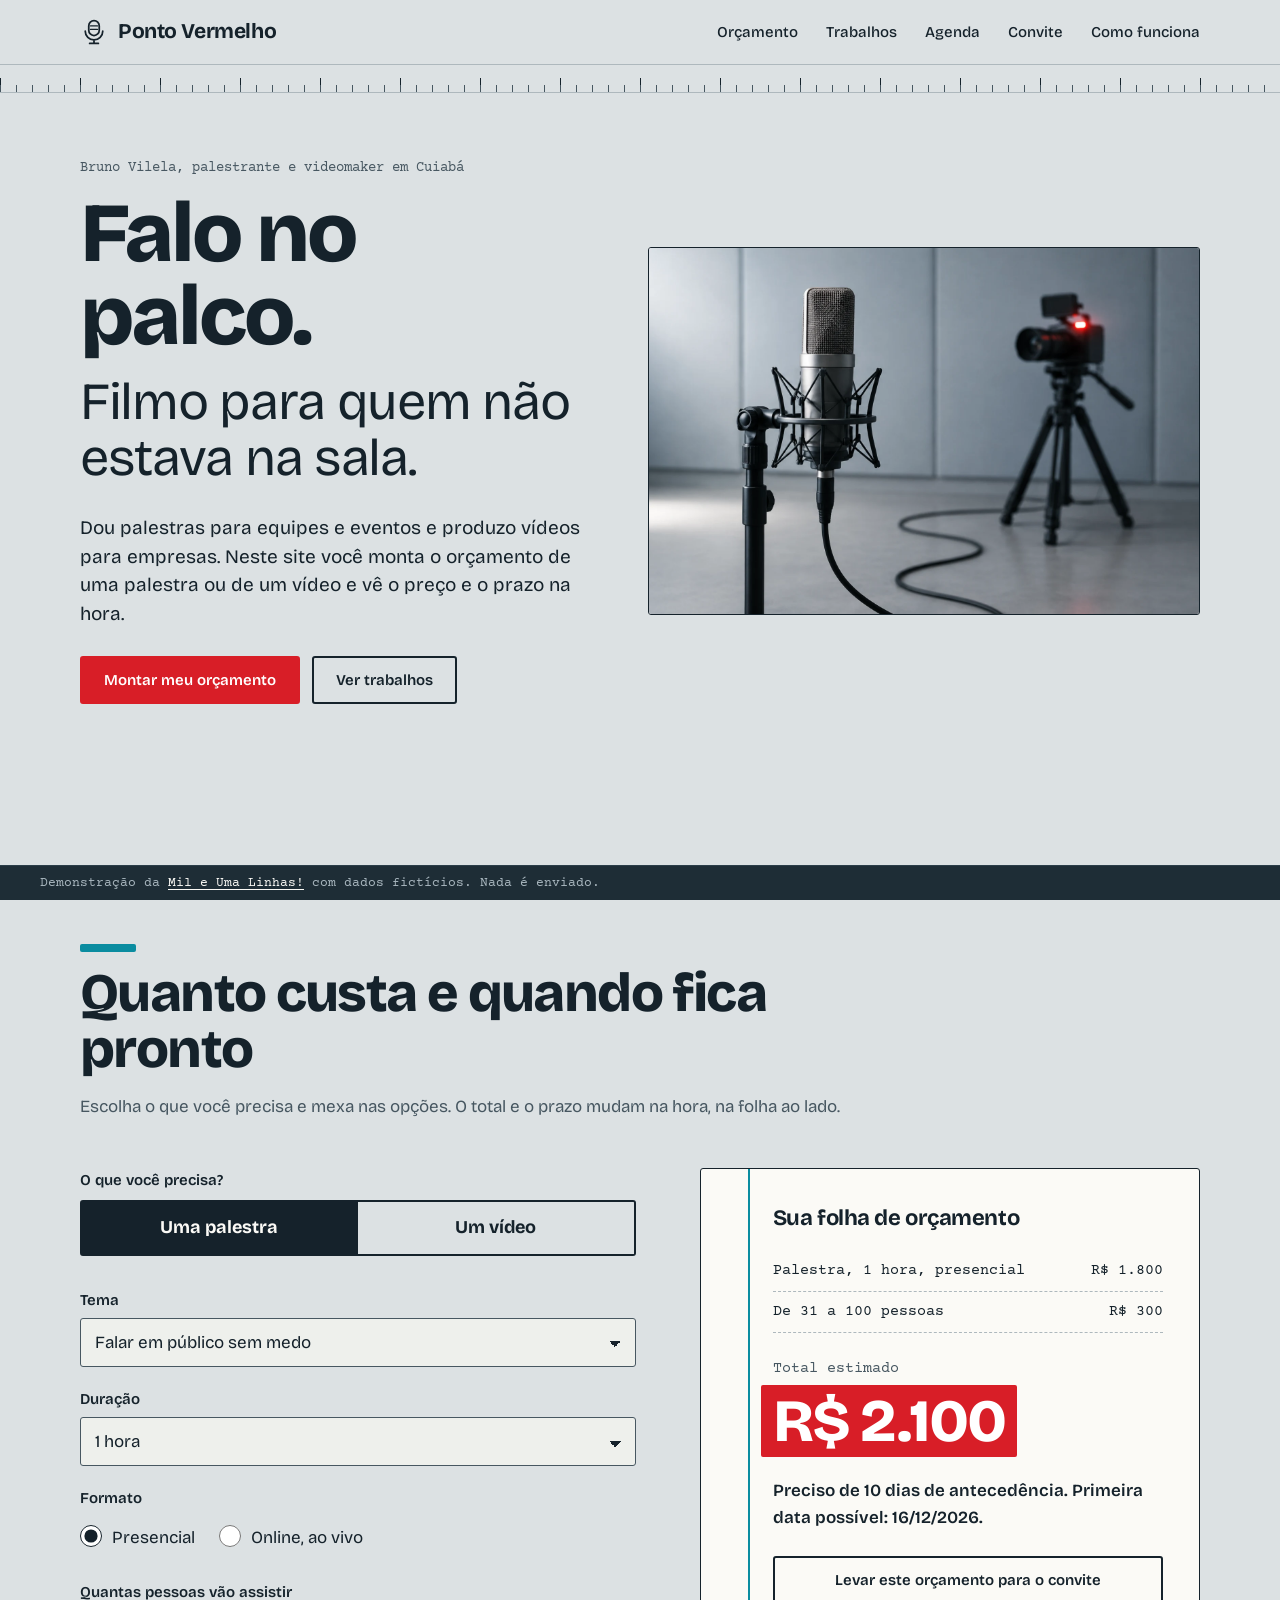
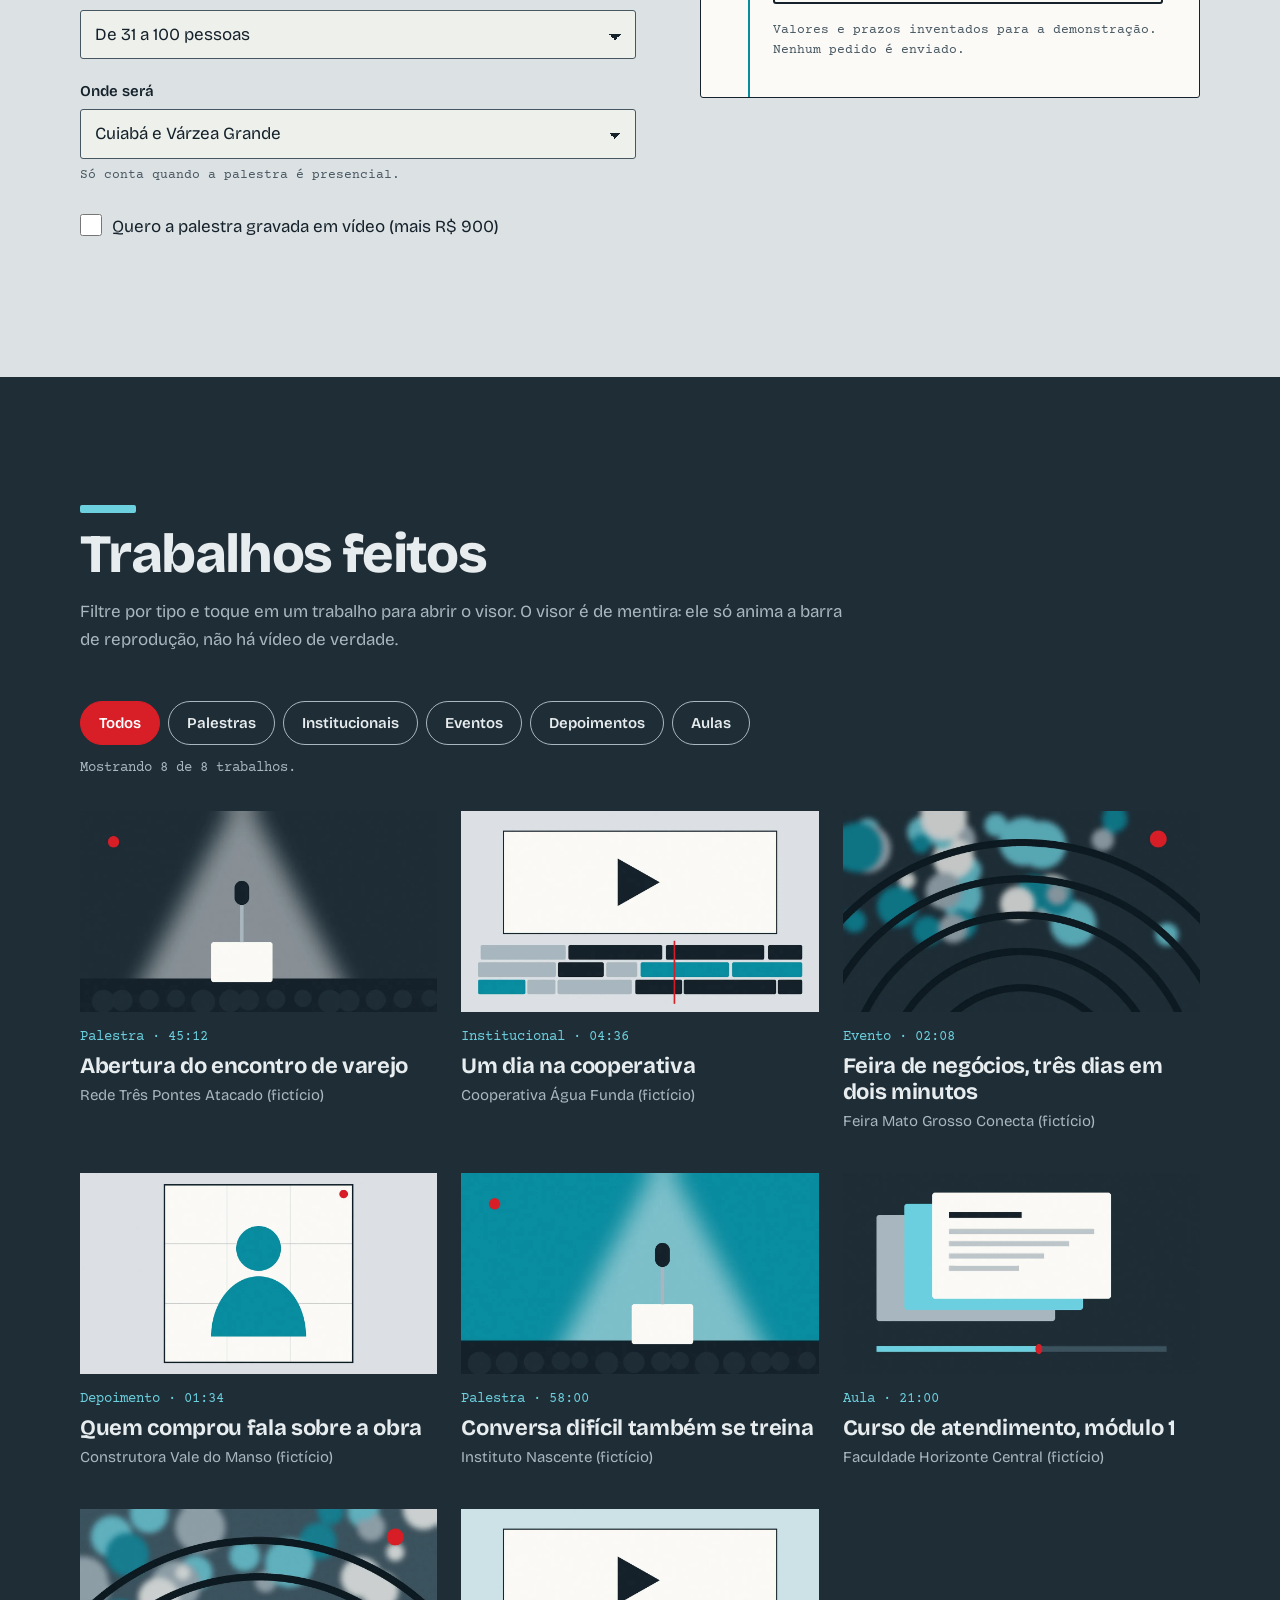
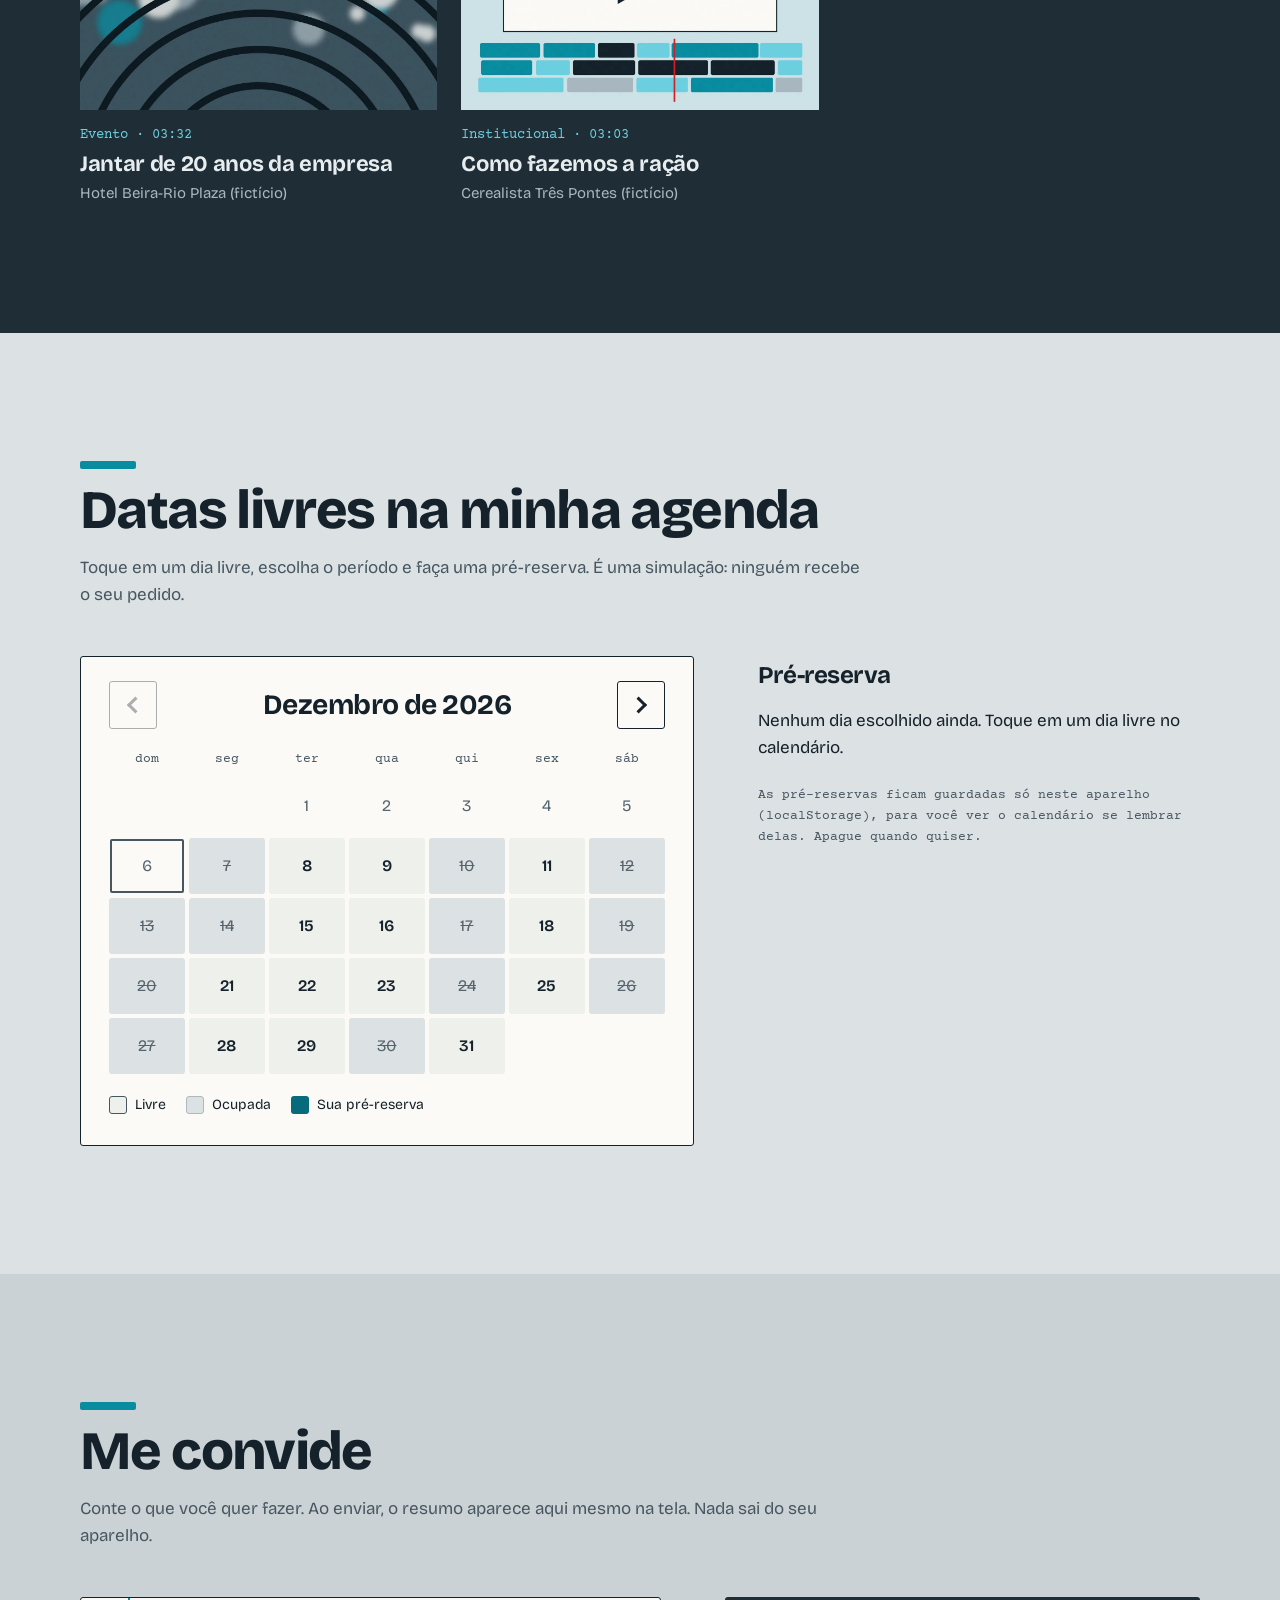
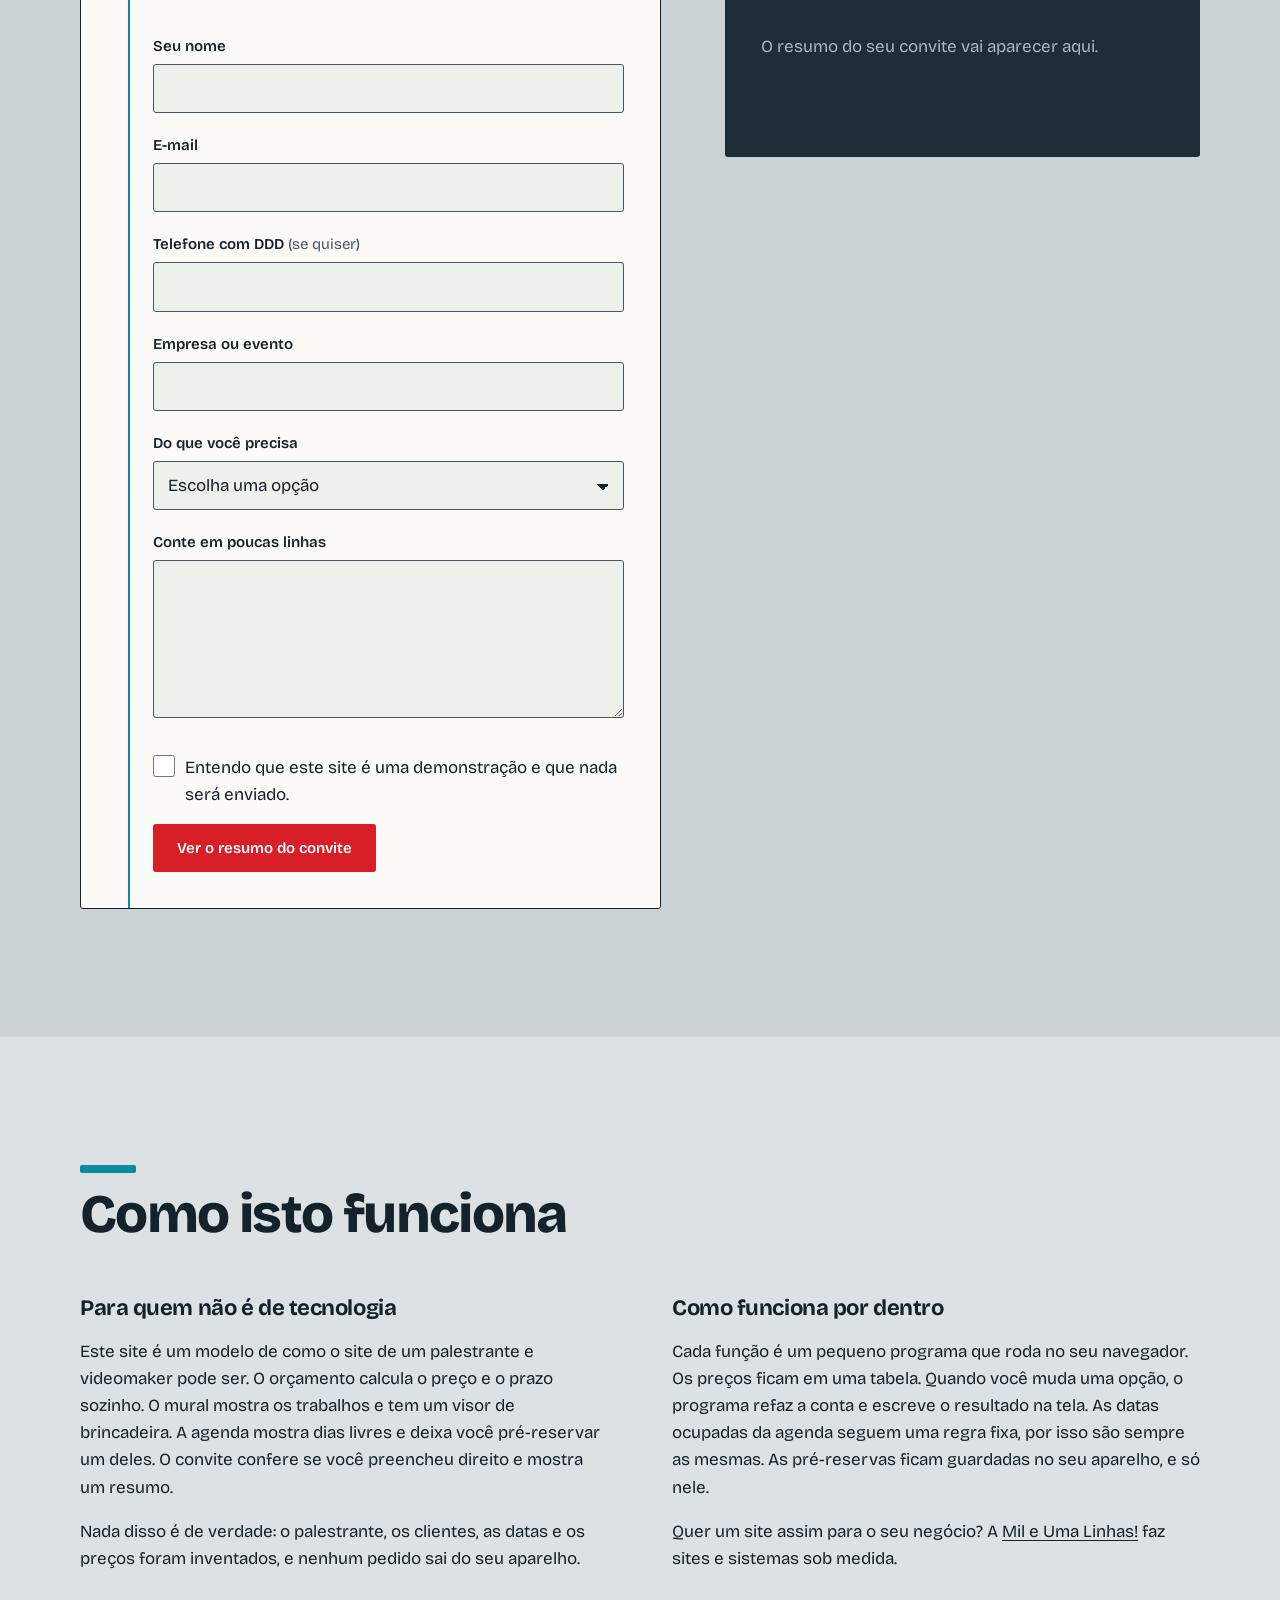
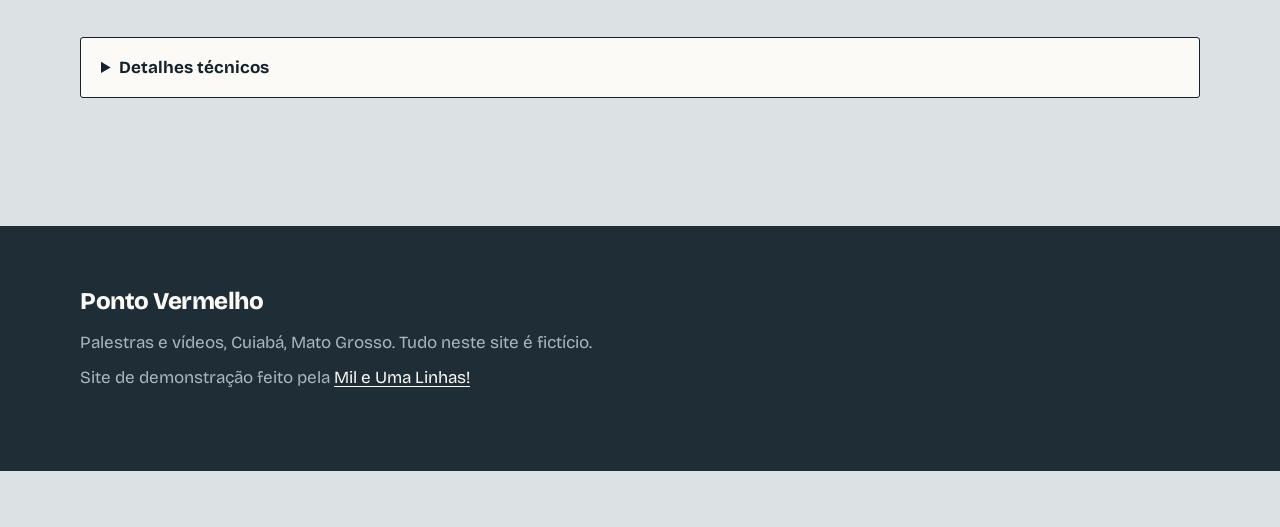
==== commit 656f5516: "Troca o hero por foto gerada no Canva Substitui img/hero.webp, antes uma composicao provisoria feita" ====
--- a/index.html
+++ b/index.html
@@ -54,7 +54,7 @@
           </div>
         </div>
         <figure class="hero-moldura">
-          <img class="hero-foto" src="img/hero.webp" width="1600" height="1067" alt="Ilustração provisória: um microfone de estúdio ao lado de uma luz vermelha acesa, com o cabo ondulando sobre a parede e, na base, uma linha do tempo de edição de vídeo com blocos azuis.">
+          <img class="hero-foto" src="img/hero.webp" width="1620" height="1080" alt="Microfone de estúdio em primeiro plano e, ao fundo, uma câmera sobre tripé com a luz vermelha de gravação acesa.">
         </figure>
       </div>
     </section>
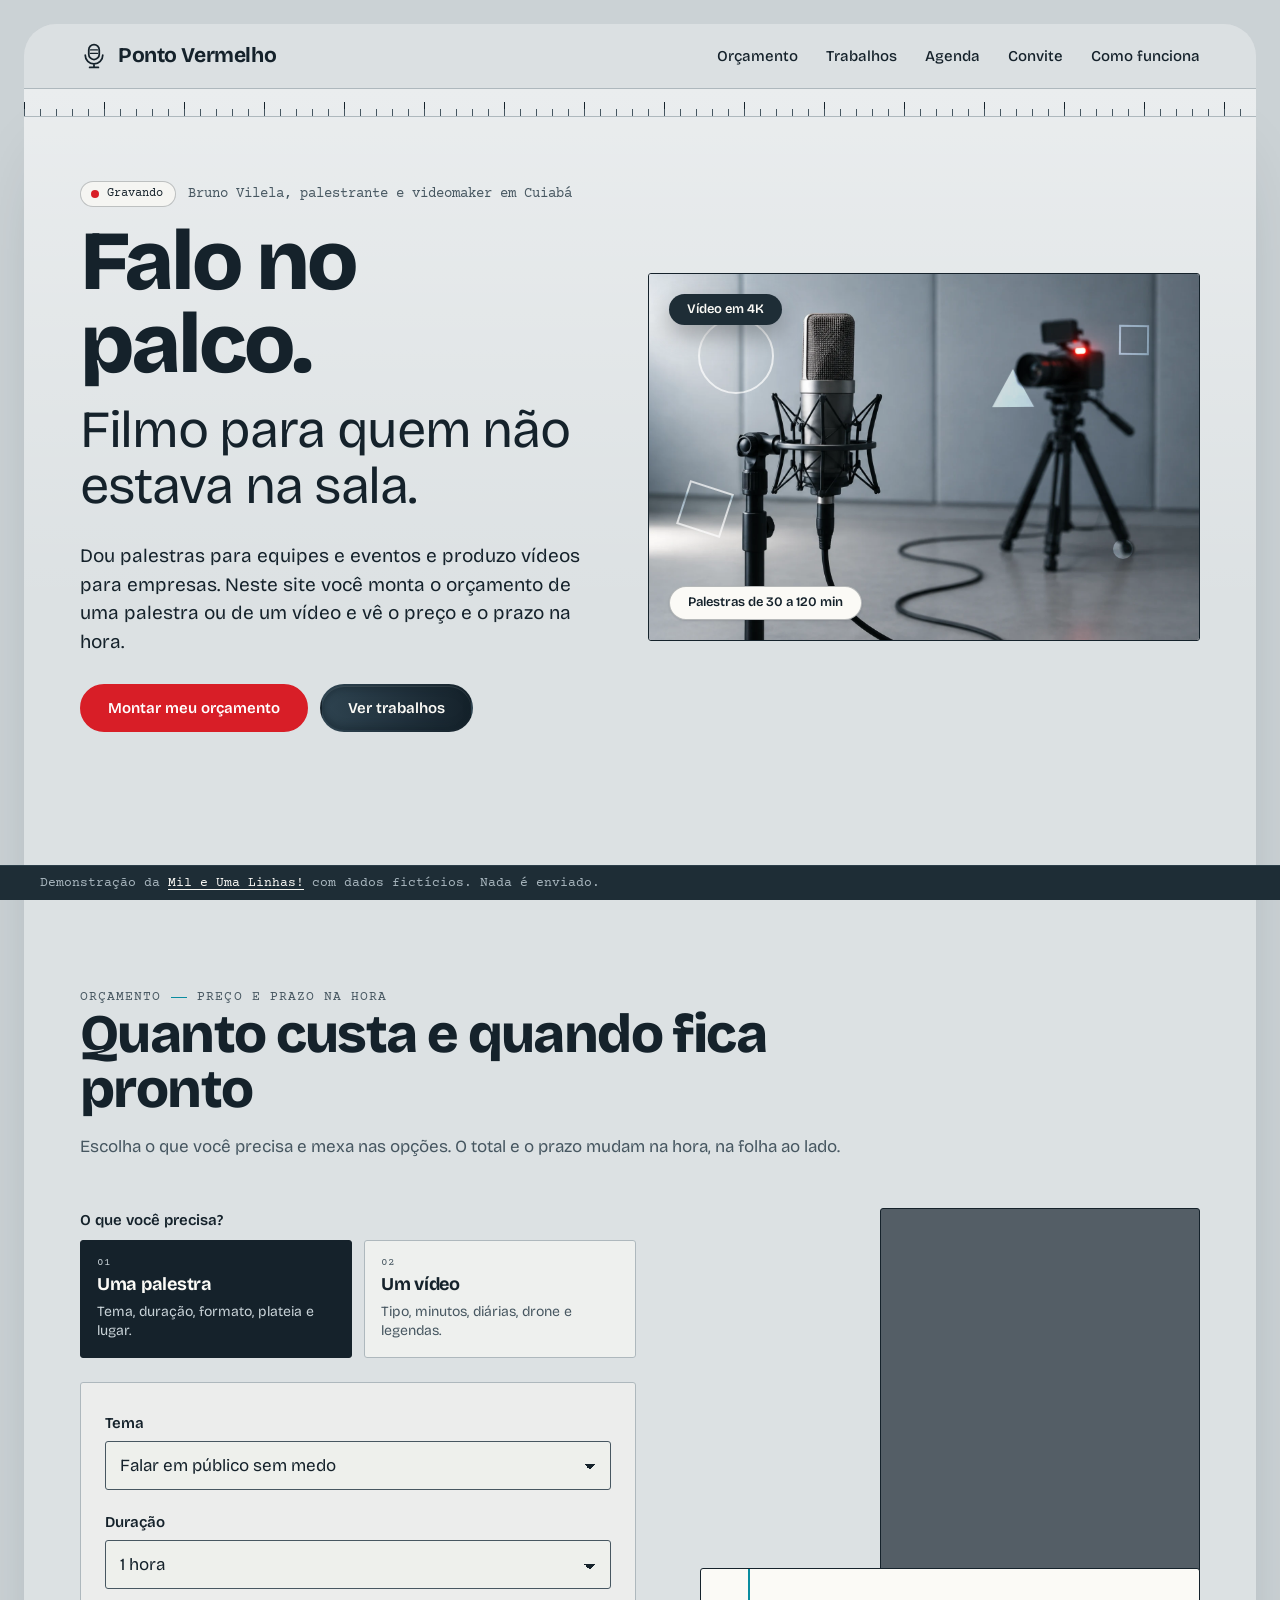
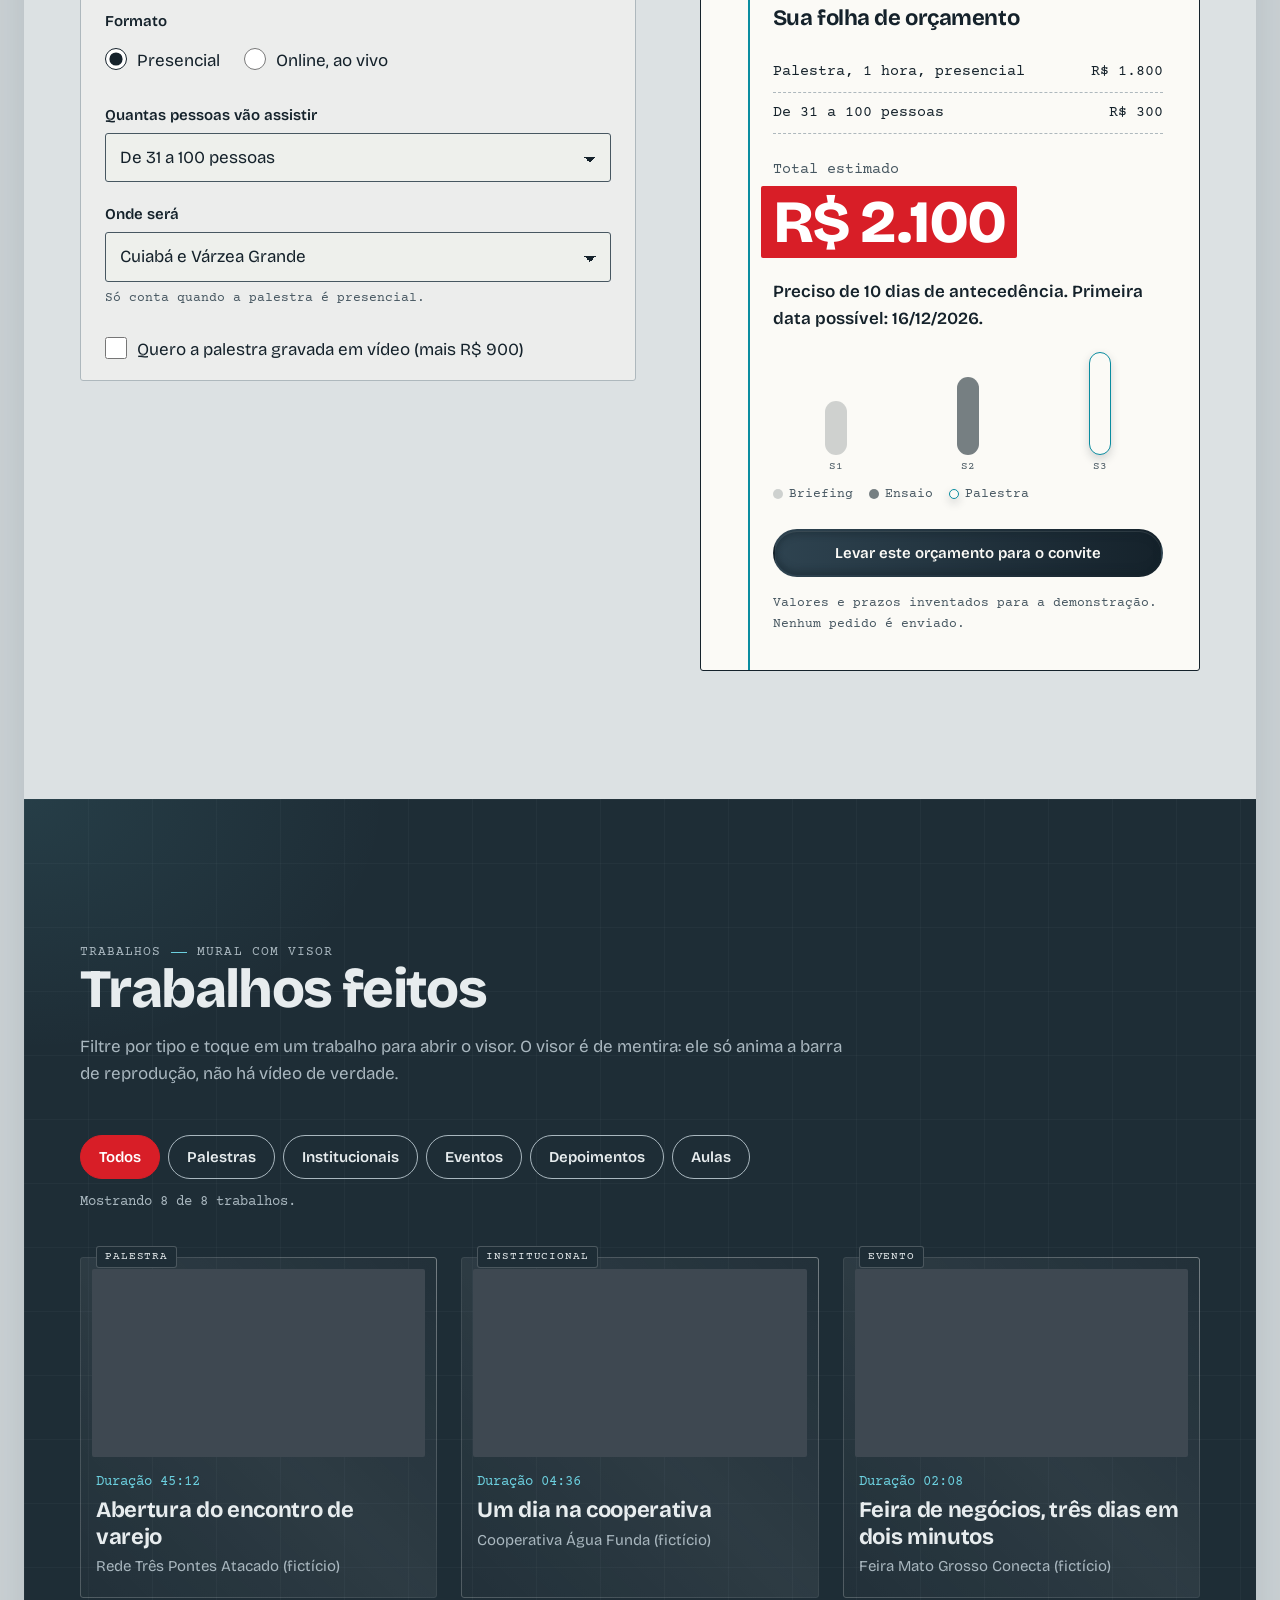
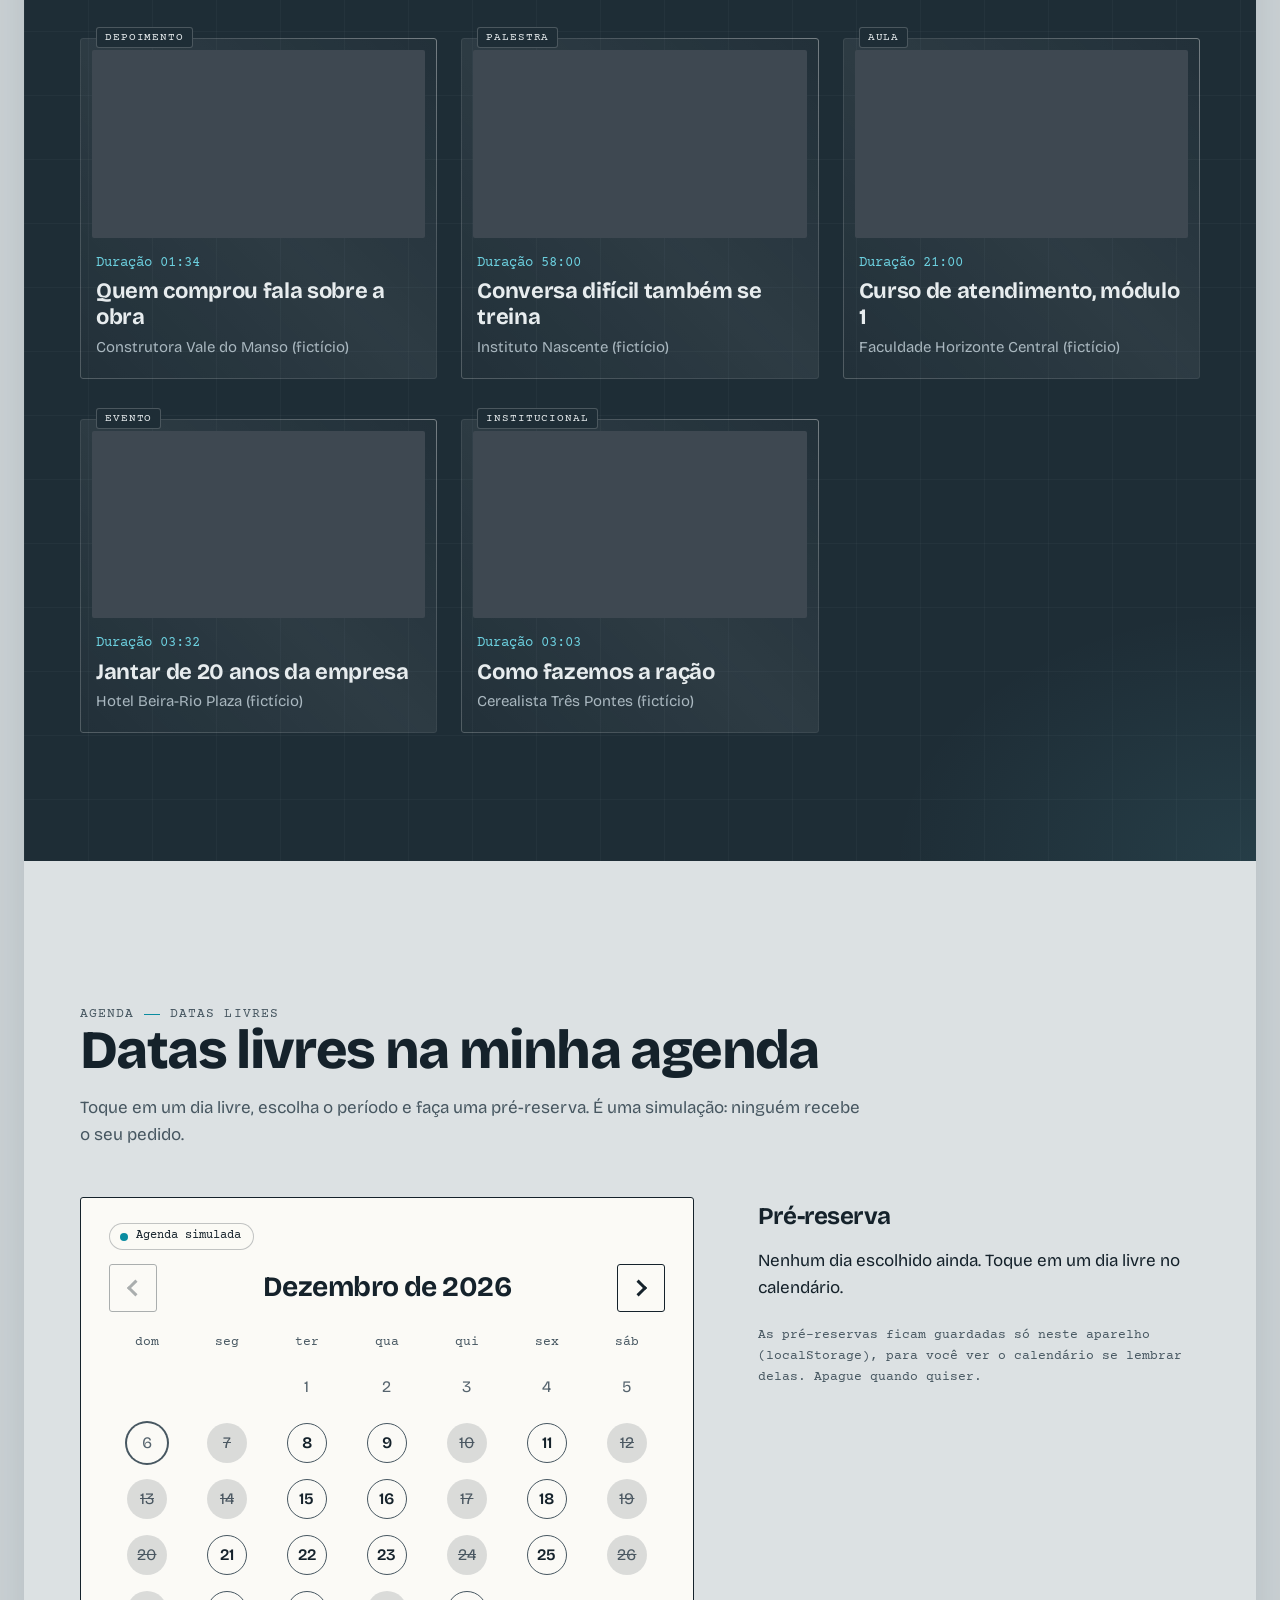
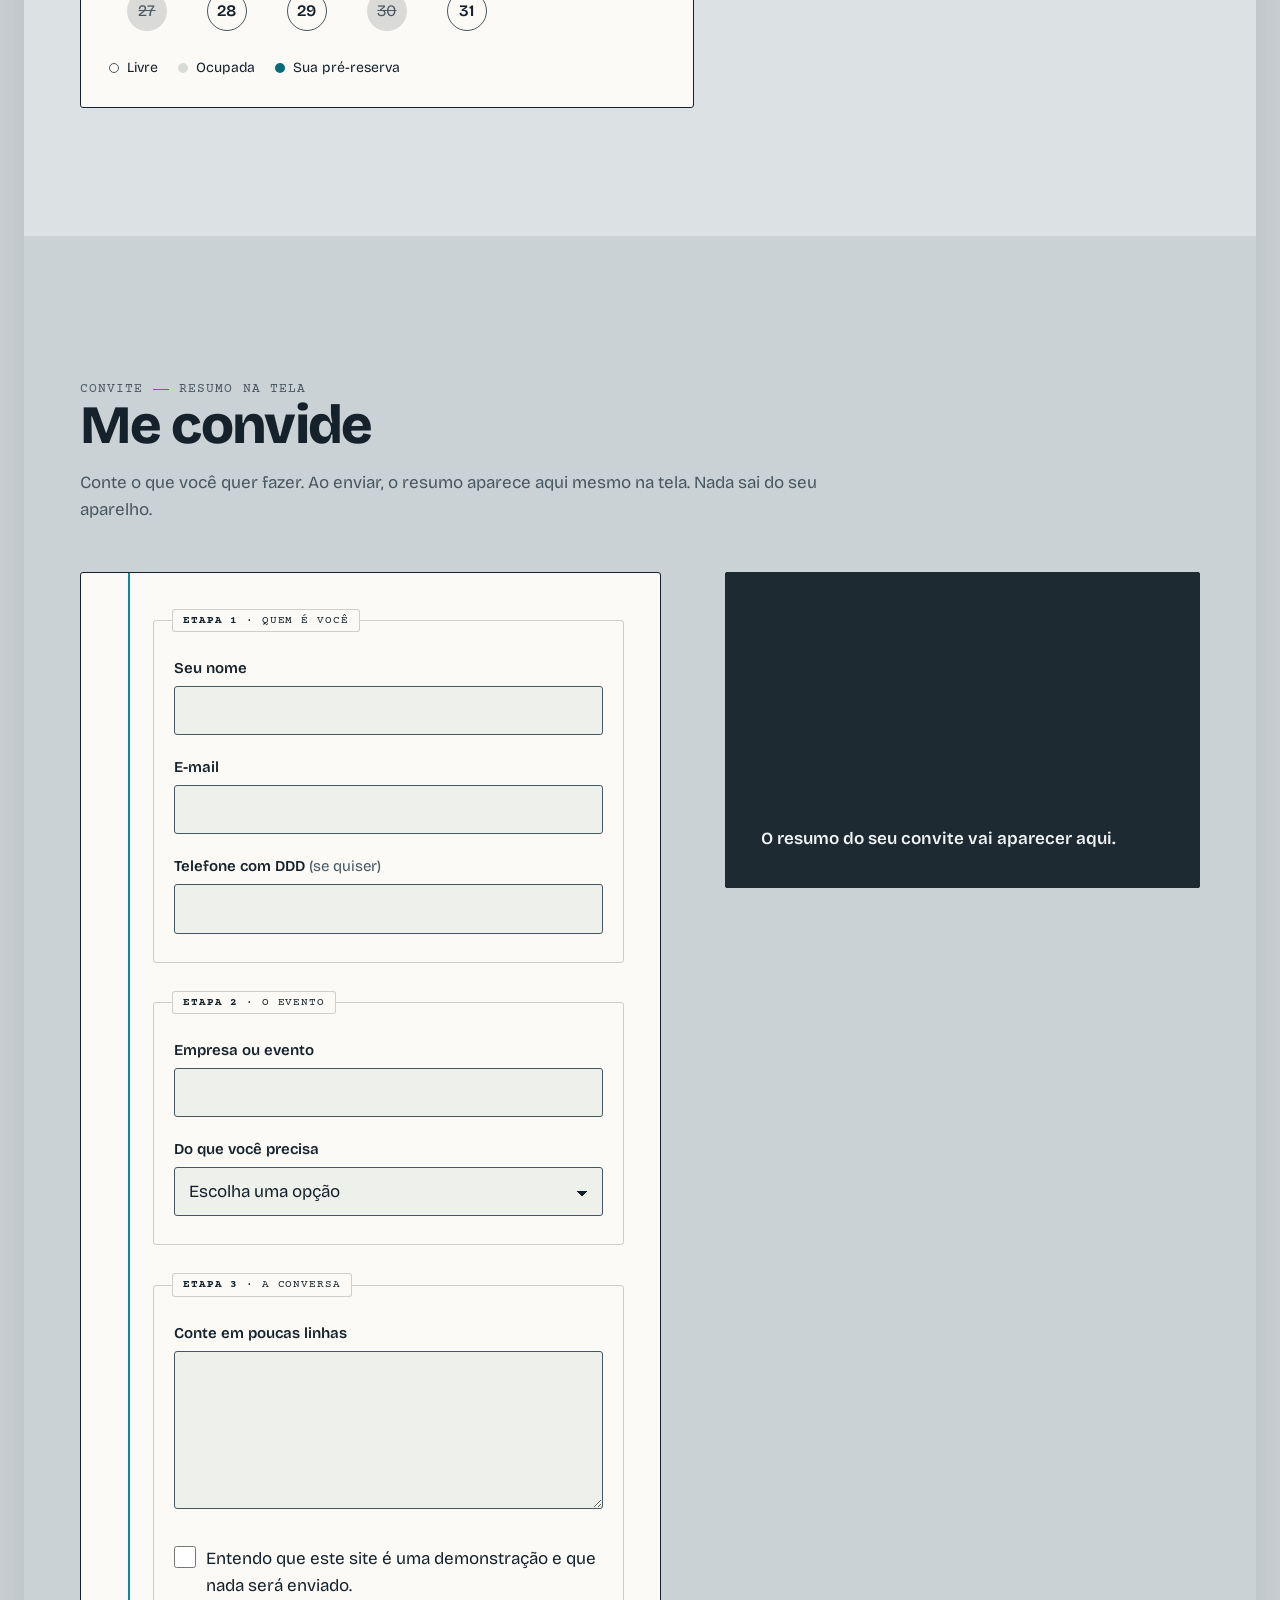
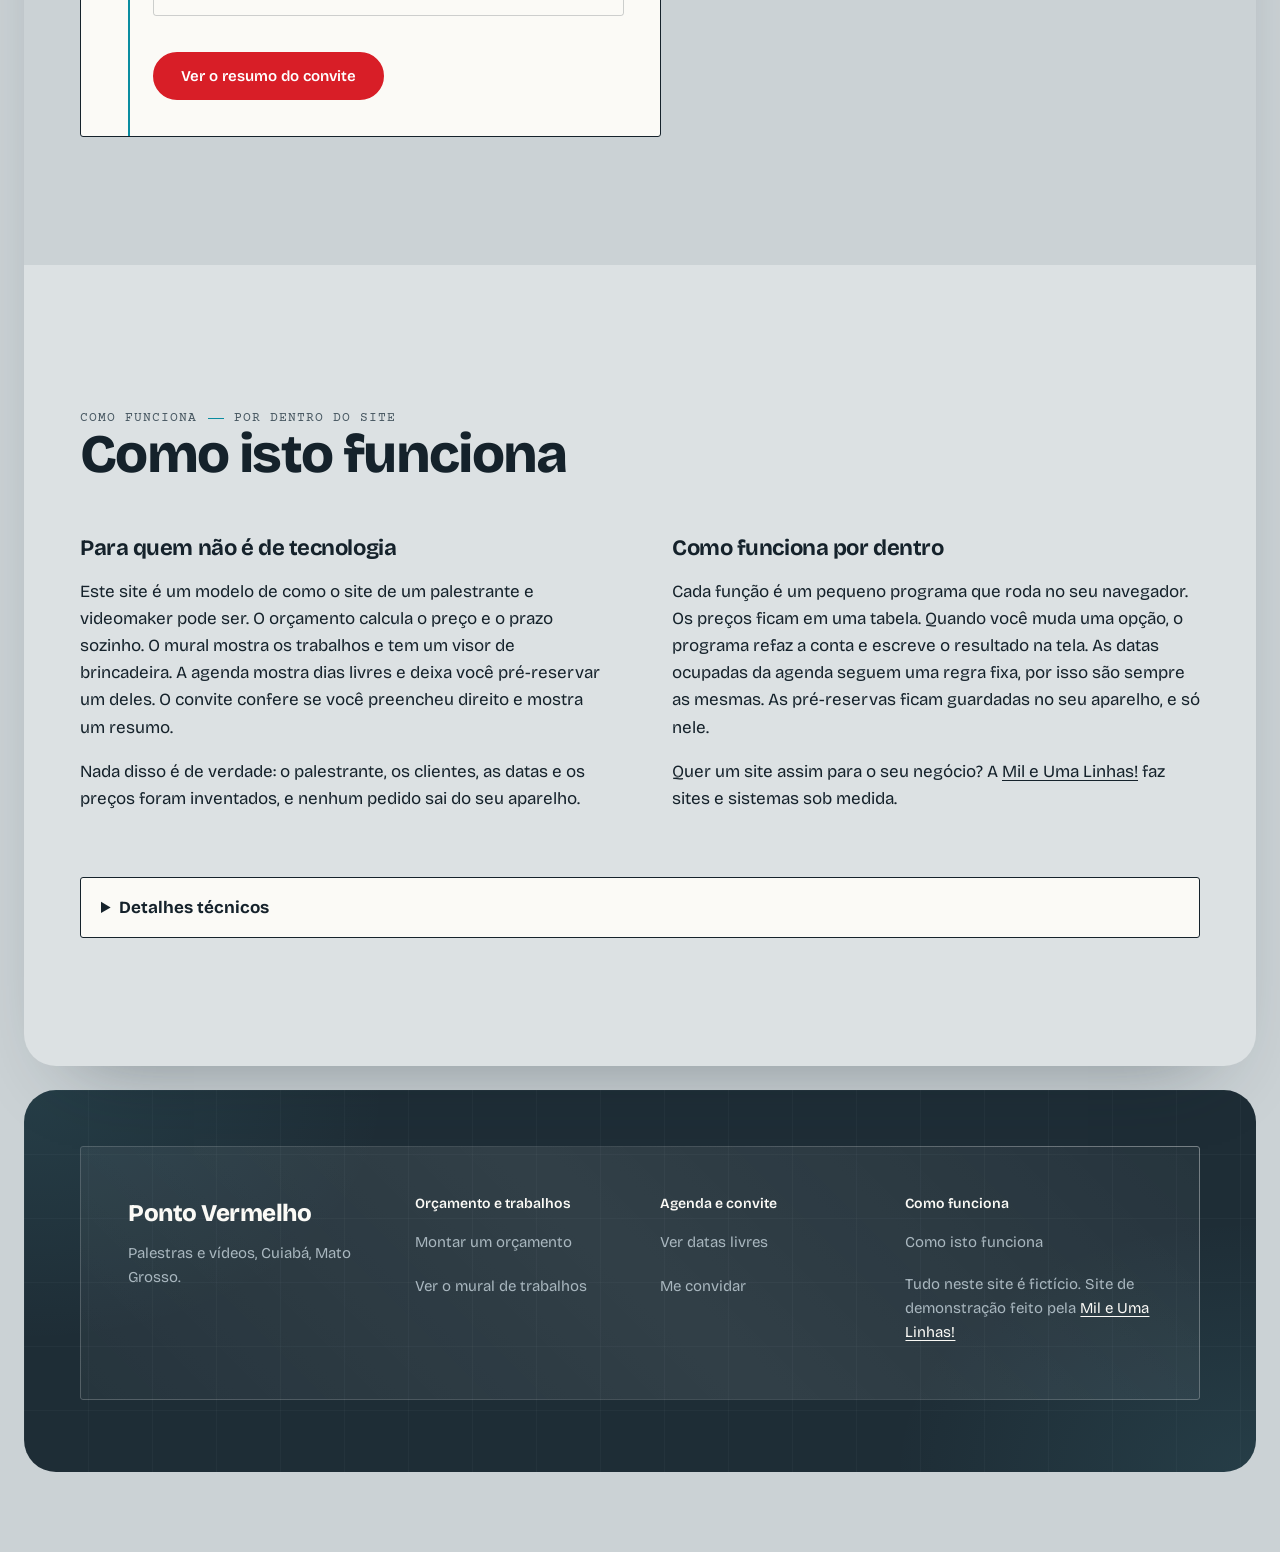
==== commit 4951202b: "Aplica Future UI e Fluxora e fotos do Canva Leva final de design do Ponto Vermelho, sem mudar a pale" ====
--- a/index.html
+++ b/index.html
@@ -45,7 +45,7 @@
       <div class="regua" aria-hidden="true"></div>
       <div class="miolo hero-miolo">
         <div class="hero-texto">
-          <p class="hero-assinatura">Bruno Vilela, palestrante e videomaker em Cuiabá</p>
+          <p class="hero-assinatura"><span class="status" aria-hidden="true"><span class="status-ponto"></span>Gravando</span><span>Bruno Vilela, palestrante e videomaker em Cuiabá</span></p>
           <h1 id="titulo-hero">Falo no palco. <span class="hero-frase2">Filmo para quem não estava na sala.</span></h1>
           <p class="hero-apoio">Dou palestras para equipes e eventos e produzo vídeos para empresas. Neste site você monta o orçamento de uma palestra ou de um vídeo e vê o preço e o prazo na hora.</p>
           <div class="hero-acoes">
@@ -54,7 +54,16 @@
           </div>
         </div>
         <figure class="hero-moldura">
-          <img class="hero-foto" src="img/hero.webp" width="1620" height="1080" alt="Microfone de estúdio em primeiro plano e, ao fundo, uma câmera sobre tripé com a luz vermelha de gravação acesa.">
+          <img class="hero-foto" src="img/hero.webp" width="1620" height="1080" alt="Microfone de estúdio em primeiro plano e, ao fundo, uma câmera sobre tripé com a luz vermelha de gravação acesa." decoding="async" fetchpriority="high">
+          <div class="formas" aria-hidden="true">
+            <span class="forma forma-circulo"></span>
+            <span class="forma forma-quadrado"></span>
+            <span class="forma forma-triangulo"></span>
+            <span class="forma forma-ponto"></span>
+            <span class="forma forma-moldura"></span>
+          </div>
+          <p class="selo selo-claro" aria-hidden="true">Palestras de 30 a 120 min</p>
+          <p class="selo selo-escuro" aria-hidden="true">Vídeo em 4K</p>
         </figure>
       </div>
     </section>
@@ -62,6 +71,7 @@
     <section class="secao" id="orcamento" aria-labelledby="titulo-orcamento">
       <div class="miolo">
         <header class="cabeca">
+          <p class="sobretitulo"><span>Orçamento</span><span class="sobretitulo-traco" aria-hidden="true"></span><span>Preço e prazo na hora</span></p>
           <h2 id="titulo-orcamento">Quanto custa e quando fica pronto</h2>
           <p>Escolha o que você precisa e mexa nas opções. O total e o prazo mudam na hora, na folha ao lado.</p>
         </header>
@@ -70,8 +80,8 @@
           <form class="orc-form" id="orc-form" novalidate>
             <fieldset class="escolha" id="orc-tipo">
               <legend>O que você precisa?</legend>
-              <label class="escolha-item"><input type="radio" name="servico" value="palestra" checked><span>Uma palestra</span></label>
-              <label class="escolha-item"><input type="radio" name="servico" value="video"><span>Um vídeo</span></label>
+              <label class="escolha-item"><input type="radio" name="servico" value="palestra" checked><span class="escolha-tile"><span class="escolha-indice" aria-hidden="true">01</span><span class="escolha-titulo">Uma palestra</span><span class="escolha-texto">Tema, duração, formato, plateia e lugar.</span></span></label>
+              <label class="escolha-item"><input type="radio" name="servico" value="video"><span class="escolha-tile"><span class="escolha-indice" aria-hidden="true">02</span><span class="escolha-titulo">Um vídeo</span><span class="escolha-texto">Tipo, minutos, diárias, drone e legendas.</span></span></label>
             </fieldset>
 
             <div id="bloco-palestra" class="bloco">
@@ -120,6 +130,10 @@
             </div>
           </form>
 
+          <div class="orc-lado">
+          <figure class="orc-foto">
+            <img src="img/bruno-palco.webp" width="1152" height="1440" alt="Palestrante de perfil, em contraluz, segurando um microfone no canto de um palco escuro, com o cabo do microfone ondulando no chão cinza." loading="lazy" decoding="async">
+          </figure>
           <aside class="folha" aria-labelledby="folha-titulo">
             <h3 id="folha-titulo">Sua folha de orçamento</h3>
             <div id="orc-resultado" aria-live="polite" aria-atomic="true">
@@ -128,9 +142,19 @@
               <p class="folha-total" id="orc-total">R$ 0</p>
               <p class="folha-prazo" id="orc-prazo"></p>
             </div>
+            <div class="barras" id="orc-barras" role="img" aria-label="">
+              <div class="barras-grade" id="orc-barras-grade"></div>
+              <ul class="barras-legenda" aria-hidden="true">
+                <li><span class="barras-ponto fase-1"></span><span id="orc-fase-1">Gravação</span></li>
+                <li><span class="barras-ponto fase-2"></span><span id="orc-fase-2">Edição</span></li>
+                <li><span class="barras-ponto fase-3"></span><span id="orc-fase-3">Revisão</span></li>
+                <li><span class="barras-ponto fase-4"></span><span id="orc-fase-4">Entrega</span></li>
+              </ul>
+            </div>
             <button class="botao botao-contorno" type="button" id="orc-levar">Levar este orçamento para o convite</button>
             <p class="folha-aviso">Valores e prazos inventados para a demonstração. Nenhum pedido é enviado.</p>
           </aside>
+          </div>
         </div>
       </div>
     </section>
@@ -138,6 +162,7 @@
     <section class="secao secao-escura" id="trabalhos" aria-labelledby="titulo-trabalhos">
       <div class="miolo">
         <header class="cabeca">
+          <p class="sobretitulo"><span>Trabalhos</span><span class="sobretitulo-traco" aria-hidden="true"></span><span>Mural com visor</span></p>
           <h2 id="titulo-trabalhos">Trabalhos feitos</h2>
           <p>Filtre por tipo e toque em um trabalho para abrir o visor. O visor é de mentira: ele só anima a barra de reprodução, não há vídeo de verdade.</p>
         </header>
@@ -151,12 +176,14 @@
     <section class="secao" id="agenda" aria-labelledby="titulo-agenda">
       <div class="miolo">
         <header class="cabeca">
+          <p class="sobretitulo"><span>Agenda</span><span class="sobretitulo-traco" aria-hidden="true"></span><span>Datas livres</span></p>
           <h2 id="titulo-agenda">Datas livres na minha agenda</h2>
           <p>Toque em um dia livre, escolha o período e faça uma pré-reserva. É uma simulação: ninguém recebe o seu pedido.</p>
         </header>
 
         <div class="agenda">
           <div class="cal" id="cal">
+            <p class="status status-cal" aria-hidden="true"><span class="status-ponto"></span>Agenda simulada</p>
             <div class="cal-topo">
               <button class="cal-seta" type="button" id="cal-ant" aria-label="Mês anterior">&lsaquo;</button>
               <h3 class="cal-mes" id="cal-mes" aria-live="polite"></h3>
@@ -198,12 +225,15 @@
     <section class="secao secao-folha" id="convite" aria-labelledby="titulo-convite">
       <div class="miolo">
         <header class="cabeca">
+          <p class="sobretitulo"><span>Convite</span><span class="sobretitulo-traco" aria-hidden="true"></span><span>Resumo na tela</span></p>
           <h2 id="titulo-convite">Me convide</h2>
           <p>Conte o que você quer fazer. Ao enviar, o resumo aparece aqui mesmo na tela. Nada sai do seu aparelho.</p>
         </header>
 
         <div class="convite">
           <form class="convite-form folha-papel" id="convite-form" novalidate>
+            <fieldset class="etapa">
+            <legend><span class="etapa-num">Etapa 1</span> · Quem é você</legend>
             <div class="campo">
               <label for="c-nome">Seu nome</label>
               <input id="c-nome" name="nome" type="text" autocomplete="name" aria-describedby="e-nome">
@@ -219,6 +249,9 @@
               <input id="c-tel" name="tel" type="tel" autocomplete="tel" inputmode="tel" aria-describedby="e-tel">
               <p class="erro" id="e-tel" hidden></p>
             </div>
+            </fieldset>
+            <fieldset class="etapa">
+            <legend><span class="etapa-num">Etapa 2</span> · O evento</legend>
             <div class="campo">
               <label for="c-empresa">Empresa ou evento</label>
               <input id="c-empresa" name="empresa" type="text" autocomplete="organization" aria-describedby="e-empresa">
@@ -234,6 +267,9 @@
               </select>
               <p class="erro" id="e-assunto" hidden></p>
             </div>
+            </fieldset>
+            <fieldset class="etapa">
+            <legend><span class="etapa-num">Etapa 3</span> · A conversa</legend>
             <div class="campo">
               <label for="c-mensagem">Conte em poucas linhas</label>
               <textarea id="c-mensagem" name="mensagem" rows="5" aria-describedby="e-mensagem"></textarea>
@@ -241,10 +277,14 @@
             </div>
             <label class="marcar"><input type="checkbox" id="c-aceite" name="aceite" aria-describedby="e-aceite"><span>Entendo que este site é uma demonstração e que nada será enviado.</span></label>
             <p class="erro" id="e-aceite" hidden></p>
+            </fieldset>
             <button class="botao botao-principal" type="submit">Ver o resumo do convite</button>
           </form>
 
           <div class="resumo" id="resumo" tabindex="-1" aria-live="polite">
+            <figure class="resumo-foto">
+              <img src="img/bastidores-edicao.webp" width="1456" height="970" alt="Mesa de edição de vídeo em sala escura: dois monitores com linha do tempo desfocada, teclado, fones e uma luz vermelha pequena acesa em um aparelho." loading="lazy" decoding="async">
+            </figure>
             <p class="resumo-vazio" id="resumo-vazio">O resumo do seu convite vai aparecer aqui.</p>
             <div id="resumo-corpo" hidden>
               <h3>Resumo do convite</h3>
@@ -260,6 +300,7 @@
     <section class="secao secao-como" id="como-funciona" aria-labelledby="titulo-como">
       <div class="miolo como">
         <header class="cabeca">
+          <p class="sobretitulo"><span>Como funciona</span><span class="sobretitulo-traco" aria-hidden="true"></span><span>Por dentro do site</span></p>
           <h2 id="titulo-como">Como isto funciona</h2>
         </header>
         <div class="como-colunas">
@@ -291,10 +332,34 @@
   </main>
 
   <footer class="rodape">
-    <div class="miolo rodape-miolo">
-      <p class="rodape-nome">Ponto Vermelho</p>
-      <p>Palestras e vídeos, Cuiabá, Mato Grosso. Tudo neste site é fictício.</p>
-      <p>Site de demonstração feito pela <a href="https://mileumalinhas.com.br">Mil e Uma Linhas!</a></p>
+    <div class="miolo">
+      <div class="rodape-cartao vidro">
+        <div class="rodape-col">
+          <p class="rodape-nome">Ponto Vermelho</p>
+          <p>Palestras e vídeos, Cuiabá, Mato Grosso.</p>
+        </div>
+        <nav class="rodape-col" aria-labelledby="rodape-t1">
+          <h2 class="rodape-titulo" id="rodape-t1">Orçamento e trabalhos</h2>
+          <ul>
+            <li><a href="#orcamento">Montar um orçamento</a></li>
+            <li><a href="#trabalhos">Ver o mural de trabalhos</a></li>
+          </ul>
+        </nav>
+        <nav class="rodape-col" aria-labelledby="rodape-t2">
+          <h2 class="rodape-titulo" id="rodape-t2">Agenda e convite</h2>
+          <ul>
+            <li><a href="#agenda">Ver datas livres</a></li>
+            <li><a href="#convite">Me convidar</a></li>
+          </ul>
+        </nav>
+        <div class="rodape-col">
+          <h2 class="rodape-titulo">Como funciona</h2>
+          <ul>
+            <li><a href="#como-funciona">Como isto funciona</a></li>
+          </ul>
+          <p>Tudo neste site é fictício. Site de demonstração feito pela <a href="https://mileumalinhas.com.br">Mil e Uma Linhas!</a></p>
+        </div>
+      </div>
     </div>
   </footer>
 
@@ -306,12 +371,15 @@
       <h3 id="visor-titulo"></h3>
       <p class="visor-meta" id="visor-meta"></p>
       <div class="visor-tela">
-        <img id="visor-img" src="img/hero.webp" alt="" width="1280" height="720">
-        <span class="visor-tempo" id="visor-tempo">00:00 / 00:00</span>
-      </div>
-      <div class="visor-linha" aria-hidden="true">
-        <div class="visor-clipes"></div>
-        <div class="visor-cabeca" id="visor-cabeca"></div>
+        <span class="visor-pontos" aria-hidden="true"></span>
+        <div class="visor-janela">
+          <img id="visor-img" src="img/hero.webp" alt="" width="1456" height="816" decoding="async">
+          <span class="visor-tempo" id="visor-tempo">00:00 / 00:00</span>
+        </div>
+        <div class="visor-linha" aria-hidden="true">
+          <div class="visor-clipes"></div>
+          <div class="visor-cabeca" id="visor-cabeca"></div>
+        </div>
       </div>
       <div class="visor-controles">
         <button class="botao botao-contorno" type="button" id="visor-play">Reproduzir</button>
--- a/css/estilo.css
+++ b/css/estilo.css
@@ -21,6 +21,10 @@
   --prata: #A9B7BF;
   --linha: #AEB8BD;
   --erro: #A3121A;
+  --moldura: #CBD2D5;
+  --grade-64: url("data:image/svg+xml,%3Csvg xmlns='http://www.w3.org/2000/svg' width='64' height='64'%3E%3Cpath d='M64 0H0V64' fill='none' stroke='%23fff' stroke-opacity='.05' stroke-width='1'/%3E%3C/svg%3E");
+  --vidro: linear-gradient(225deg, rgba(255,255,255,0) 0%, rgba(255,255,255,.05) 50%, rgba(255,255,255,0) 100%);
+  --vidro-borda: linear-gradient(225deg, rgba(255,255,255,.38) 0%, rgba(255,255,255,.06) 45%, rgba(255,255,255,.22) 100%);
 
   --texto: "Bricolage", "Segoe UI", system-ui, sans-serif;
   --pauta: "Courier Prime", "Courier New", monospace;
@@ -32,7 +36,7 @@
 @media (min-width: 760px) { :root { --margem: 40px; } }
 
 *, *::before, *::after { box-sizing: border-box; }
-html { scroll-behavior: smooth; scroll-padding-top: 88px; -webkit-text-size-adjust: 100%; }
+html { scroll-behavior: smooth; scroll-padding-top: 88px; scroll-padding-bottom: 72px; -webkit-text-size-adjust: 100%; }
 @media (prefers-reduced-motion: reduce) { html { scroll-behavior: auto; } }
 body {
   margin: 0; padding-bottom: 56px;
@@ -56,6 +60,53 @@
 .so-leitor { position: absolute; width: 1px; height: 1px; overflow: hidden; clip-path: inset(50%); white-space: nowrap; }
 
 .miolo { width: 100%; max-width: 1200px; margin: 0 auto; padding-left: var(--margem); padding-right: var(--margem); }
+
+/* Main card (Future UI): a partir de 1200px a página vive em um cartão Parede de cantos de 2rem,
+   com um brilho branco no topo, sobre uma margem um pouco mais escura. No celular a moldura some. */
+main { position: relative; }
+main > section { position: relative; z-index: 1; }
+@media (min-width: 1200px) {
+  body { background: var(--moldura); padding: 24px 24px 80px; }
+  .topo { border-radius: 2rem 2rem 0 0; }
+  main { background: var(--parede); border-radius: 0 0 2rem 2rem; overflow: clip; box-shadow: 0 40px 80px -48px rgba(21, 34, 43, 0.45); }
+  main::before { content: ""; position: absolute; left: 0; right: 0; top: 0; height: 520px; z-index: 0; pointer-events: none; background: linear-gradient(180deg, rgba(255, 255, 255, 0.4), rgba(255, 255, 255, 0) 100%); }
+  .rodape { margin-top: 24px; border-radius: 2rem; overflow: clip; }
+}
+
+/* Page grid (Fluxora): grade de 64px quase invisível e dois brilhos ciano nos cantos, nos blocos em Cabo */
+.secao-escura, .resumo.resumo-cheio, .rodape {
+  background-color: var(--cabo);
+  background-image:
+    radial-gradient(520px 360px at 0% 0%, rgba(108, 208, 223, 0.10), rgba(108, 208, 223, 0) 70%),
+    radial-gradient(520px 360px at 100% 100%, rgba(108, 208, 223, 0.10), rgba(108, 208, 223, 0) 70%),
+    var(--grade-64);
+  background-size: auto, auto, 64px 64px;
+}
+
+/* Glass card (Fluxora): fundo em vidro a 225 graus e borda de 1px em degradê via máscara */
+.vidro, .cartao { position: relative; background-image: var(--vidro); }
+.vidro::before, .cartao::before {
+  content: ""; position: absolute; inset: 0; border-radius: inherit; padding: 1px; pointer-events: none;
+  background: var(--vidro-borda);
+  -webkit-mask: linear-gradient(#000 0 0) content-box, linear-gradient(#000 0 0);
+  -webkit-mask-composite: xor; mask-composite: exclude;
+}
+
+/* Status pill (Fluxora): ponto pulsando + rótulo em Courier */
+.status { display: inline-flex; align-items: center; gap: 8px; flex: none; font-family: var(--pauta); font-size: 0.75rem; line-height: 1.2; color: var(--tinta); padding: 5px 12px 5px 10px; border-radius: 999px; border: 1px solid rgba(21, 34, 43, 0.25); background: rgba(251, 250, 246, 0.7); }
+.status-ponto { position: relative; width: 8px; height: 8px; border-radius: 50%; background: var(--tally); flex: none; }
+.status-ponto::after { content: ""; position: absolute; inset: 0; border-radius: 50%; background: inherit; opacity: 0; }
+.status-cal .status-ponto { background: var(--ciano); }
+@media (prefers-reduced-motion: no-preference) {
+  .status-ponto::after { animation: pulso 2s cubic-bezier(0, 0, 0.2, 1) infinite; }
+}
+@keyframes pulso { 0% { transform: scale(1); opacity: 0.6; } 80%, 100% { transform: scale(2.6); opacity: 0; } }
+
+/* Eyebrow pair (Future UI): rótulo + traço de 16px + frase, em Courier caixa alta */
+.sobretitulo { display: flex; flex-wrap: wrap; align-items: center; gap: 4px 10px; margin: 0 0 18px; font-family: var(--pauta); font-size: 0.8125rem; line-height: 1.4; letter-spacing: 0.08em; text-transform: uppercase; color: var(--tinta-2); }
+.sobretitulo-traco { width: 16px; height: 1px; background: var(--ciano); flex: none; }
+.secao-escura .sobretitulo { color: var(--prata); }
+.secao-escura .sobretitulo-traco { background: var(--ciano-claro); }
 
 /* Faixa de demonstração: fixa na base, discreta e sempre à vista */
 .faixa-demo {
@@ -86,15 +137,24 @@
 }
 
 /* Botões */
-.botao { display: inline-flex; align-items: center; justify-content: center; min-height: 48px; padding: 12px 22px; font: inherit; font-size: 0.9375rem; font-weight: 600; line-height: 1.2; text-align: center; text-decoration: none; border-radius: var(--raio); border: 2px solid transparent; cursor: pointer; transition: background-color 150ms, color 150ms, border-color 150ms; }
+.botao { position: relative; isolation: isolate; overflow: hidden; display: inline-flex; align-items: center; justify-content: center; min-height: 48px; padding: 12px 26px; font: inherit; font-size: 0.9375rem; font-weight: 600; line-height: 1.2; text-align: center; text-decoration: none; border-radius: 999px; border: 2px solid transparent; cursor: pointer; transition: background-color 150ms, color 150ms, border-color 150ms; }
+.botao:disabled { opacity: 0.45; cursor: not-allowed; }
+/* Tally: chapado e único por tela */
 .botao-principal { background: var(--tally); color: #fff; border-color: var(--tally); }
 .botao-principal:hover { background: var(--tally-escuro); border-color: var(--tally-escuro); }
-.botao-tinta { background: var(--tinta); color: var(--folha); border-color: var(--tinta); }
-.botao-tinta:hover { background: var(--tinta-2); border-color: var(--tinta-2); }
-.botao-contorno { background: transparent; color: var(--tinta); border-color: var(--tinta); }
-.botao-contorno:hover { background: var(--tinta); color: var(--folha); }
-.secao-escura .botao-contorno, .visor .botao-contorno { color: var(--folha); border-color: var(--prata); }
-.secao-escura .botao-contorno:hover, .visor .botao-contorno:hover { background: var(--folha); color: var(--tinta); border-color: var(--folha); }
+/* Primary button (Future UI): pílula em degradê de Tinta, sombras internas e véu branco que sobe no hover */
+.botao-tinta, .botao-contorno {
+  color: var(--folha); border-color: transparent;
+  background: linear-gradient(90deg, #2E4350 0%, var(--tinta) 100%);
+  box-shadow: inset 0 4px 6px rgba(21, 34, 43, 0.35), inset 0 -5px 6px rgba(21, 34, 43, 0.35), inset 0 1px 0 rgba(255, 255, 255, 0.14);
+}
+.botao-tinta::after, .botao-contorno::after { content: ""; position: absolute; inset: 0; z-index: -1; background: rgba(255, 255, 255, 0.1); transform: translateY(100%); transition: transform 300ms cubic-bezier(0.4, 0, 0.2, 1); }
+@media (hover: hover) {
+  .botao-tinta:hover:not(:disabled)::after, .botao-contorno:hover:not(:disabled)::after { transform: translateY(0); }
+}
+/* Nos blocos escuros o botão secundário continua em contorno claro */
+.secao-escura .botao-contorno, .visor .botao-contorno, .resumo .botao-contorno { background: transparent; box-shadow: none; color: var(--folha); border-color: var(--prata); }
+.secao-escura .botao-contorno:hover, .visor .botao-contorno:hover, .resumo .botao-contorno:hover { background: var(--folha); color: var(--tinta); border-color: var(--folha); }
 .visor .botao-contorno[data-tocando="true"] { background: var(--folha); color: var(--tinta); border-color: var(--folha); }
 
 /* Hero */
@@ -102,14 +162,39 @@
   repeating-linear-gradient(90deg, var(--tinta-2) 0 1px, transparent 1px 16px) 0 100% / 100% 7px no-repeat,
   repeating-linear-gradient(90deg, var(--tinta) 0 1px, transparent 1px 80px) 0 100% / 100% 14px no-repeat; }
 .hero-miolo { display: grid; gap: 32px; padding-top: 28px; padding-bottom: 72px; align-items: center; }
-.hero-assinatura { font-family: var(--pauta); font-size: 0.875rem; color: var(--tinta-2); margin-bottom: 14px; }
+.hero-assinatura { display: flex; flex-wrap: wrap; align-items: center; gap: 8px 12px; font-family: var(--pauta); font-size: 0.875rem; color: var(--tinta-2); margin-bottom: 14px; }
 .hero h1 { font-size: clamp(2.5rem, 8.5vw, 5.25rem); line-height: 0.98; letter-spacing: -0.035em; font-weight: 800; }
 .hero-frase2 { display: block; font-weight: 400; font-size: 0.62em; line-height: 1.08; letter-spacing: -0.025em; margin-top: 16px; color: var(--tinta); }
 .hero-apoio { font-size: 1.0625rem; line-height: 1.5; max-width: 34em; margin: 20px 0 24px; }
 @media (min-width: 760px) { .hero-apoio { font-size: 1.1875rem; margin: 28px 0; } }
 .hero-acoes { display: flex; flex-wrap: wrap; gap: 12px; }
-.hero-moldura { margin: 0; aspect-ratio: 3 / 2; background: var(--folha); border-radius: var(--raio); overflow: hidden; border: 1.5px solid var(--tinta); }
+.hero-moldura { position: relative; margin: 0; aspect-ratio: 3 / 2; background: #9AA3A6; border-radius: var(--raio); overflow: hidden; border: 1.5px solid var(--tinta); }
 .hero-foto { width: 100%; height: 100%; object-fit: cover; }
+
+/* Floating shapes (Future UI): formas brancas em overlay sobre a foto, só no computador e com movimento */
+.formas { display: none; position: absolute; inset: 0; pointer-events: none; mix-blend-mode: overlay; }
+.forma { position: absolute; display: block; }
+.forma-circulo { top: 12%; left: 9%; width: 76px; height: 76px; border: 2px solid rgba(255, 255, 255, 0.7); border-radius: 50%; animation: flutua1 6s ease-in-out infinite; }
+.forma-quadrado { top: 58%; left: 6%; width: 46px; height: 46px; border: 2px solid rgba(255, 255, 255, 0.7); rotate: 18deg; animation: flutua2 8s ease-in-out infinite; }
+.forma-triangulo { top: 26%; right: 30%; width: 42px; height: 38px; background: rgba(255, 255, 255, 0.7); clip-path: polygon(50% 0, 100% 100%, 0 100%); animation: gira2 12s linear infinite; }
+.forma-ponto { bottom: 22%; right: 12%; width: 20px; height: 20px; border-radius: 50%; background: rgba(255, 255, 255, 0.7); animation: flutua2 5s ease-in-out infinite; }
+.forma-moldura { top: 14%; right: 9%; width: 30px; height: 30px; border: 2px solid rgba(255, 255, 255, 0.7); animation: gira1 10s linear infinite; }
+@keyframes flutua1 { 50% { transform: translate(5px, -15px); } }
+@keyframes flutua2 { 50% { transform: translate(-8px, 10px); } }
+@keyframes gira1 { to { transform: rotate(360deg); } }
+@keyframes gira2 { to { transform: rotate(-360deg); } }
+
+/* Floating badges (Future UI): duas pílulas nos cantos da foto, só no computador */
+.selo { display: none; position: absolute; z-index: 2; margin: 0; padding: 8px 18px; border-radius: 999px; font-size: 0.8125rem; font-weight: 600; line-height: 1.2; transition: transform 150ms cubic-bezier(0.4, 0, 0.2, 1); }
+.selo:hover { transform: scale(1.05); }
+.selo-claro { left: 20px; bottom: 20px; background: var(--folha); color: var(--tinta); border: 1px solid rgba(21, 34, 43, 0.3); box-shadow: 0 1px 2px rgba(21, 34, 43, 0.12); }
+.selo-escuro { left: 20px; top: 20px; background: var(--cabo); color: var(--folha); box-shadow: 0 10px 24px rgba(0, 0, 0, 0.28); }
+@media (min-width: 1024px) {
+  .selo { display: block; }
+}
+@media (min-width: 1024px) and (prefers-reduced-motion: no-preference) {
+  .formas { display: block; }
+}
 @media (min-width: 960px) {
   .hero-miolo { grid-template-columns: minmax(0, 1fr) minmax(0, 1.08fr); gap: 56px; padding-top: 64px; padding-bottom: 112px; }
 }
@@ -117,13 +202,11 @@
 /* Seções */
 .secao { padding: 96px 0; }
 @media (min-width: 900px) { .secao { padding: 128px 0; } }
-.secao-escura { background: var(--cabo); color: #E7ECEE; }
+.secao-escura { color: #E7ECEE; }
 .secao-escura .cabeca p { color: var(--prata); }
 .secao-folha { background: var(--parede-2); }
 .cabeca { margin-bottom: 48px; max-width: 46em; }
-.cabeca h2 { font-size: clamp(2rem, 5vw, 3.375rem); line-height: 1.02; letter-spacing: -0.03em; font-weight: 800; padding-top: 22px; position: relative; }
-.cabeca h2::before { content: ""; position: absolute; top: 0; left: 0; width: 56px; height: 8px; border-radius: 2px; background: var(--ciano); }
-.secao-escura .cabeca h2::before { background: var(--ciano-claro); }
+.cabeca h2 { font-size: clamp(2rem, 5vw, 3.375rem); line-height: 1.02; letter-spacing: -0.03em; font-weight: 800; }
 .cabeca p { margin: 16px 0 0; color: var(--tinta-2); }
 
 /* Campos */
@@ -145,23 +228,35 @@
 .radio, .marcar { display: flex; align-items: flex-start; gap: 10px; min-height: 44px; padding: 8px 0; cursor: pointer; }
 .radio input, .marcar input { width: 22px; height: 22px; margin: 1px 0 0; flex: none; accent-color: var(--tinta); }
 
-.escolha { display: grid; grid-template-columns: 1fr 1fr; gap: 0; border: 0; padding: 0; margin: 0 0 32px; }
+/* Feature tiles (Future UI): as duas escolhas viram tiles; o selecionado inverte para Tinta */
+.escolha { display: grid; grid-template-columns: 1fr 1fr; gap: 12px; border: 0; padding: 0; margin: 0 0 24px; min-width: 0; }
 .escolha legend { grid-column: 1 / -1; font-weight: 600; font-size: 0.9375rem; padding: 0; margin-bottom: 8px; }
-.escolha-item { position: relative; display: block; }
-.escolha-item input { position: absolute; opacity: 0; inset: 0; width: 100%; height: 100%; margin: 0; cursor: pointer; }
-.escolha-item span { display: flex; align-items: center; justify-content: center; min-height: 56px; padding: 8px 12px; text-align: center; font-weight: 700; font-size: 1.125rem; border: 2px solid var(--tinta); background: transparent; transition: background-color 150ms, color 150ms; }
-.escolha-item:first-of-type span { border-radius: var(--raio) 0 0 var(--raio); }
-.escolha-item:last-of-type span { border-radius: 0 var(--raio) var(--raio) 0; border-left-width: 0; }
-.escolha-item input:checked + span { background: var(--tinta); color: var(--folha); }
-.escolha-item input:focus-visible + span { outline: 3px solid var(--ciano); outline-offset: 3px; }
+.escolha-item { position: relative; display: block; min-width: 0; }
+.escolha-item input { position: absolute; opacity: 0; inset: 0; width: 100%; height: 100%; margin: 0; cursor: pointer; z-index: 1; }
+.escolha-tile { display: flex; flex-direction: column; gap: 6px; height: 100%; min-height: 56px; padding: 16px; background: rgba(251, 250, 246, 0.6); border: 1px solid var(--linha); border-radius: var(--raio); color: var(--tinta); transition: background-color 300ms, color 300ms, border-color 300ms; }
+.escolha-indice { font-family: var(--pauta); font-size: 0.6875rem; line-height: 1; color: var(--tinta-2); transition: color 300ms; }
+.escolha-titulo { font-weight: 700; font-size: 1.125rem; line-height: 1.2; letter-spacing: -0.015em; }
+.escolha-texto { font-size: 0.875rem; line-height: 1.4; color: var(--tinta-2); transition: color 300ms; }
+.escolha-item:hover .escolha-tile { border-color: var(--tinta); }
+.escolha-item input:checked + .escolha-tile { background: var(--tinta); color: var(--folha); border-color: var(--tinta); }
+.escolha-item input:checked + .escolha-tile .escolha-indice, .escolha-item input:checked + .escolha-tile .escolha-texto { color: #C9D3D8; }
+.escolha-item input:focus-visible + .escolha-tile { outline: 3px solid var(--ciano); outline-offset: 3px; }
+.bloco { background: rgba(251, 250, 246, 0.5); border: 1px solid var(--linha); border-radius: var(--raio); padding: 20px 16px 4px; }
+@media (min-width: 760px) { .bloco { padding: 28px 24px 8px; } }
 
 /* Orçamento */
-.folha { position: relative; }
+.folha { position: relative; z-index: 1; }
 .orc { display: grid; gap: 40px; align-items: start; }
 .bloco[hidden] { display: none; }
+.orc-lado { display: flex; flex-direction: column; min-width: 0; }
+.orc-foto { margin: 0 0 0 auto; width: 72%; aspect-ratio: 4 / 5; border-radius: var(--raio); overflow: hidden; background: #545E66; border: 1.5px solid var(--tinta); }
+.orc-foto img { width: 100%; height: 100%; object-fit: cover; object-position: 35% 50%; }
+.orc-lado .folha { margin-top: -32px; }
 @media (min-width: 960px) {
   .orc { grid-template-columns: minmax(0, 1fr) minmax(0, 0.9fr); gap: 64px; }
-  .folha { position: sticky; top: 96px; }
+  .orc-lado { align-self: stretch; }
+  .orc-foto { width: 64%; }
+  .orc-lado .folha { position: sticky; top: 96px; margin-top: -40px; }
 }
 .folha, .folha-papel {
   background: var(--folha); border-radius: var(--raio); border: 1.5px solid var(--tinta);
@@ -176,7 +271,24 @@
 .folha-linhas li span:last-child { flex: none; text-align: right; }
 .folha-total-rotulo { font-family: var(--pauta); font-size: 0.9375rem; margin: 0; color: var(--tinta-2); }
 .folha-total { font-size: clamp(2.5rem, 8vw, 3.75rem); line-height: 1; font-weight: 800; letter-spacing: -0.03em; margin: 4px 0 4px; padding: 6px 12px; margin-left: -12px; background: var(--tally); color: #fff; display: inline-block; border-radius: 2px; }
-.folha-prazo { font-weight: 600; margin: 16px 0 24px; }
+.folha-prazo { font-weight: 600; margin: 16px 0 20px; }
+
+/* Bar chart (Future UI): uma barra por semana do prazo, graduada em Cabo; a última em Folha com borda ciano */
+.barras { margin: 0 0 24px; }
+.barras[hidden] { display: none; }
+.barras-grade { display: grid; gap: 6px; height: 120px; }
+.barras-col { display: grid; grid-template-rows: minmax(0, 1fr) auto; gap: 6px; min-width: 0; height: 100%; }
+.barras-barra { align-self: end; justify-self: center; display: block; width: 100%; max-width: 22px; min-height: 10px; border-radius: 999px; border: 1.5px solid transparent; }
+.barras-rotulo { font-family: var(--pauta); font-size: 0.6875rem; line-height: 1; text-align: center; color: var(--tinta-2); white-space: nowrap; }
+.fase-1 { background: rgba(30, 45, 54, 0.2); }
+.fase-2 { background: rgba(30, 45, 54, 0.4); }
+.fase-3 { background: rgba(30, 45, 54, 0.6); }
+.fase-4 { background: var(--folha); border-color: var(--ciano); box-shadow: 0 4px 10px rgba(21, 34, 43, 0.18); }
+.barras-legenda { list-style: none; display: flex; flex-wrap: wrap; gap: 4px 16px; margin: 12px 0 0; padding: 0; font-family: var(--pauta); font-size: 0.8125rem; color: var(--tinta-2); }
+.barras-legenda li { display: flex; align-items: center; gap: 6px; }
+.barras-legenda li[hidden] { display: none; }
+.barras-ponto { width: 10px; height: 10px; border-radius: 50%; flex: none; }
+.barras-ponto.fase-4 { border: 1.5px solid var(--ciano); }
 .folha .botao { width: 100%; }
 .folha-aviso { font-family: var(--pauta); font-size: 0.8125rem; color: var(--tinta-2); margin: 16px 0 0; }
 
@@ -186,23 +298,35 @@
 .chip:hover { border-color: #fff; }
 .chip[aria-pressed="true"] { background: var(--tally); border-color: var(--tally); color: #fff; }
 .filtro-contagem { font-family: var(--pauta); font-size: 0.875rem; color: var(--prata); margin: 0 0 32px; }
-.mural { list-style: none; margin: 0; padding: 0; display: grid; gap: 40px 24px; grid-template-columns: 1fr; }
+.mural { list-style: none; margin: 0; padding: 12px 0 0; display: grid; gap: 40px 24px; grid-template-columns: 1fr; }
 @media (min-width: 640px) { .mural { grid-template-columns: repeat(2, minmax(0, 1fr)); } }
 @media (min-width: 1000px) { .mural { grid-template-columns: repeat(3, minmax(0, 1fr)); } }
 .mural li[hidden] { display: none; }
-.cartao { display: block; width: 100%; padding: 0; margin: 0; font: inherit; text-align: left; color: inherit; background: none; border: 0; cursor: pointer; }
-.cartao-poster { position: relative; aspect-ratio: 16 / 9; overflow: hidden; border-radius: var(--raio); background: var(--cabo-2); }
+.cartao { display: flex; flex-direction: column; justify-content: flex-start; width: 100%; height: 100%; padding: 12px 12px 20px; margin: 0; font: inherit; text-align: left; color: inherit; background-color: rgba(255, 255, 255, 0.02); border: 0; border-radius: var(--raio); cursor: pointer; }
+.cartao::before { transition: opacity 150ms; }
+.cartao:hover::before, .cartao:focus-visible::before { background: rgba(108, 208, 223, 0.4); }
+/* Step label (Fluxora): o tipo do trabalho preso 8px acima da borda do cartão */
+.cartao-rotulo { position: absolute; top: -11px; left: 16px; z-index: 2; padding: 2px 8px; font-family: var(--pauta); font-size: 0.6875rem; line-height: 1.4; letter-spacing: 0.08em; text-transform: uppercase; color: #E7ECEE; background: var(--cabo); border: 1px solid rgba(255, 255, 255, 0.2); border-radius: var(--raio); }
+.cartao-poster { position: relative; display: block; aspect-ratio: 16 / 9; overflow: hidden; border-radius: 2px; background: #3E4851; }
 .cartao-poster img { width: 100%; height: 100%; object-fit: cover; transition: transform 300ms; }
 .cartao:hover .cartao-poster img { transform: scale(1.03); }
+/* Segundo trabalho do mesmo tipo: mesma foto com outro recorte */
+.cartao-poster-b img { transform: scale(1.3); }
+.cartao:hover .cartao-poster-b img { transform: scale(1.34); }
+.poster-palestra img { transform-origin: 28% 45%; }
+.poster-institucional img { transform-origin: 85% 60%; }
+.poster-evento img { transform-origin: 90% 15%; }
+.poster-depoimento img { transform: scale(1.55); transform-origin: 50% 62%; }
+.cartao:hover .poster-depoimento img { transform: scale(1.6); }
 .cartao-poster::after { content: "Abrir visor"; position: absolute; left: 12px; bottom: 12px; font-family: var(--pauta); font-size: 0.8125rem; background: var(--folha); color: var(--tinta); padding: 4px 10px; border-radius: 2px; opacity: 0; transition: opacity 150ms; }
 .cartao:hover .cartao-poster::after, .cartao:focus-visible .cartao-poster::after { opacity: 1; }
 @media (hover: none) { .cartao-poster::after { opacity: 1; } }
-.cartao-meta { display: block; margin-top: 14px; font-family: var(--pauta); font-size: 0.875rem; color: var(--ciano-claro); }
-.cartao-titulo { display: block; margin-top: 4px; font-size: 1.375rem; font-weight: 700; line-height: 1.2; letter-spacing: -0.015em; }
-.cartao-cliente { display: block; margin-top: 4px; color: var(--prata); font-size: 0.9375rem; }
+.cartao-meta { display: block; margin-top: 14px; padding: 0 4px; font-family: var(--pauta); font-size: 0.875rem; color: var(--ciano-claro); }
+.cartao-titulo { display: block; margin-top: 4px; padding: 0 4px; font-size: 1.375rem; font-weight: 700; line-height: 1.2; letter-spacing: -0.015em; }
+.cartao-cliente { display: block; margin-top: 4px; padding: 0 4px; color: var(--prata); font-size: 0.9375rem; }
 
 /* Visor (dialog) */
-.visor { border: 0; padding: 0; width: min(920px, calc(100vw - 24px)); max-height: calc(100dvh - 24px); background: var(--cabo); color: #E7ECEE; border-radius: 6px; overflow: auto; }
+.visor { border: 0; padding: 0; width: min(920px, calc(100vw - 24px)); max-height: calc(100dvh - 24px); background: var(--cabo); color: #E7ECEE; border-radius: 6px; overflow: auto; box-shadow: 0 20px 60px rgba(0, 0, 0, 0.6); }
 .visor::backdrop { background: rgba(14, 24, 30, 0.78); }
 .visor-caixa { padding: 20px 20px 24px; }
 @media (min-width: 760px) { .visor-caixa { padding: 28px 32px 32px; } }
@@ -210,15 +334,19 @@
 .visor-meta { font-family: var(--pauta); font-size: 0.875rem; color: var(--ciano-claro); margin: 6px 0 16px; }
 .visor-fechar { position: absolute; top: 14px; right: 14px; font: inherit; font-size: 0.9375rem; font-weight: 600; min-height: 44px; padding: 8px 16px; color: var(--folha); background: transparent; border: 1.5px solid var(--prata); border-radius: var(--raio); cursor: pointer; }
 .visor-fechar:hover { background: var(--folha); color: var(--tinta); }
-.visor-tela { position: relative; aspect-ratio: 16 / 9; border-radius: var(--raio); overflow: hidden; background: var(--cabo-2); }
-.visor-tela img { width: 100%; height: 100%; object-fit: cover; }
+/* Showcase window (Fluxora): moldura Cabo apoio com três pontos de janela, tela em Tinta e a linha do tempo */
+.visor-tela { position: relative; padding: 30px 12px 12px; background: var(--cabo-2); border-radius: 6px; }
+.visor-pontos { position: absolute; top: 11px; left: 14px; width: 8px; height: 8px; border-radius: 50%; background: var(--ciano-claro); box-shadow: 14px 0 0 var(--prata), 28px 0 0 #5C7280; }
+.visor-janela { position: relative; aspect-ratio: 16 / 9; border-radius: var(--raio); overflow: hidden; background: var(--tinta); }
+.visor-janela img { width: 100%; height: 100%; object-fit: cover; }
 .visor-tempo { position: absolute; right: 10px; bottom: 10px; font-family: var(--pauta); font-size: 0.9375rem; background: rgba(21, 34, 43, 0.88); color: #fff; padding: 3px 10px; border-radius: 2px; }
-.visor-linha { position: relative; height: 56px; margin-top: 12px; background: var(--cabo-2); border-radius: var(--raio); overflow: hidden; }
+.visor-linha { position: relative; height: 56px; margin-top: 12px; background: var(--tinta); border-radius: var(--raio); overflow: hidden; }
 .visor-clipes { position: absolute; inset: 8px 0; background:
   linear-gradient(90deg, transparent 0 0) , repeating-linear-gradient(90deg, var(--ciano) 0 72px, transparent 72px 78px, #0E6E80 78px 130px, transparent 130px 136px, #3C5260 136px 210px, transparent 210px 216px); border-radius: 3px; opacity: 0.9; }
 .visor-cabeca { position: absolute; top: 0; bottom: 0; left: 0; width: 3px; background: var(--tally); }
 .visor-cabeca::before { content: ""; position: absolute; top: 0; left: -5px; width: 13px; height: 10px; background: var(--tally); clip-path: polygon(0 0, 100% 0, 50% 100%); }
 .visor-controles { display: grid; gap: 12px; margin-top: 16px; grid-template-columns: 1fr 1fr; }
+.visor-controles .botao { padding-left: 12px; padding-right: 12px; }
 .visor-pos { grid-column: 1 / -1; display: block; }
 .visor-pos input { width: 100%; height: 44px; accent-color: var(--ciano-claro); background: transparent; }
 .visor-nota { margin: 16px 0 0; color: #E7ECEE; }
@@ -242,19 +370,26 @@
 .cal-grade { display: grid; grid-template-columns: repeat(7, minmax(0, 1fr)); gap: 4px; }
 .cal-dia-semana { font-family: var(--pauta); font-size: 0.8125rem; text-align: center; color: var(--tinta-2); padding: 4px 0; }
 .cal-vazio { min-height: 44px; }
-.dia { min-height: 44px; min-width: 0; padding: 0; font: inherit; font-weight: 600; font-size: 1rem; color: var(--tinta); background: var(--campo); border: 1.5px solid transparent; border-radius: var(--raio); cursor: pointer; transition: background-color 150ms, border-color 150ms; }
-@media (min-width: 760px) { .dia { min-height: 56px; } }
-.dia:hover:not(:disabled) { border-color: var(--tinta); }
-.dia:disabled { cursor: not-allowed; color: #56646E; background: transparent; font-weight: 400; }
-.dia.cheia:disabled { text-decoration: line-through; background: var(--parede); }
-.dia.hoje { box-shadow: inset 0 0 0 2px var(--tinta-2); }
-.dia.minha { background: #076B7B; color: #fff; }
-.dia[aria-pressed="true"] { background: var(--tally); color: #fff; border-color: var(--tally); }
+/* Calendar grid (Future UI): células redondas com estados por dia; a área de toque continua com 44px */
+.dia { position: relative; isolation: isolate; min-height: 44px; min-width: 0; padding: 0; font: inherit; font-weight: 600; font-size: 0.9375rem; color: var(--tinta); background: transparent; border: 0; border-radius: var(--raio); cursor: pointer; }
+.dia::before { content: ""; position: absolute; z-index: -1; top: 50%; left: 50%; width: 32px; height: 32px; transform: translate(-50%, -50%); border-radius: 50%; background: var(--folha); border: 1.5px solid var(--tinta-2); transition: background-color 150ms, border-color 150ms; }
+@media (min-width: 760px) { .dia { min-height: 52px; font-size: 1rem; } .dia::before { width: 40px; height: 40px; } }
+.dia:hover:not(:disabled)::before { border-color: var(--tinta); border-width: 2px; }
+.dia:disabled { cursor: not-allowed; color: #56646E; font-weight: 400; }
+.dia:disabled::before { background: transparent; border-color: transparent; }
+.dia.cheia:disabled { text-decoration: line-through; color: #4B5862; }
+.dia.cheia:disabled::before { background: rgba(30, 45, 54, 0.15); }
+.dia.hoje::before { box-shadow: 0 0 0 2px var(--tinta-2); }
+.dia.minha { color: #fff; }
+.dia.minha::before { background: #076B7B; border-color: #076B7B; }
+.dia[aria-pressed="true"] { color: #fff; }
+.dia[aria-pressed="true"]::before { background: var(--tally); border-color: var(--tally); }
+.status-cal { margin: 0 0 14px; }
 .cal-legenda { list-style: none; display: flex; flex-wrap: wrap; gap: 8px 20px; margin: 20px 0 0; padding: 0; font-size: 0.875rem; }
 .cal-legenda li { display: flex; align-items: center; gap: 8px; }
-.amostra { width: 18px; height: 18px; border-radius: 3px; display: inline-block; }
-.amostra-livre { background: var(--campo); border: 1.5px solid var(--tinta-2); }
-.amostra-cheia { background: var(--parede); border: 1.5px solid var(--linha); }
+.amostra { width: 10px; height: 10px; border-radius: 50%; display: inline-block; flex: none; }
+.amostra-livre { background: var(--folha); border: 1.5px solid var(--tinta-2); }
+.amostra-cheia { background: rgba(30, 45, 54, 0.15); }
 .amostra-minha { background: #076B7B; }
 .reserva h3 { font-size: 1.5rem; margin-bottom: 12px; }
 .reserva h4 { font-size: 1.0625rem; margin: 28px 0 8px; }
@@ -269,12 +404,22 @@
 /* Convite */
 .convite { display: grid; gap: 40px; align-items: start; }
 @media (min-width: 960px) { .convite { grid-template-columns: minmax(0, 1.1fr) minmax(0, 0.9fr); gap: 64px; } }
+/* Step label (Fluxora) no convite: cada grupo de campos com "Etapa N" preso na borda */
+.etapa { min-width: 0; margin: 0 0 28px; padding: 20px 12px 4px; border: 1px solid rgba(21, 34, 43, 0.2); border-radius: var(--raio); }
+@media (min-width: 760px) { .etapa { padding: 24px 20px 8px; } }
+.etapa legend { padding: 3px 10px; margin-left: -2px; font-family: var(--pauta); font-size: 0.6875rem; line-height: 1.4; letter-spacing: 0.08em; text-transform: uppercase; color: var(--tinta); background: var(--folha); border: 1px solid rgba(21, 34, 43, 0.2); border-radius: var(--raio); }
+.etapa-num { font-weight: 700; }
 .convite-form .botao { width: 100%; margin-top: 8px; }
 @media (min-width: 560px) { .convite-form .botao { width: auto; } }
-.resumo { background: var(--cabo); color: #E7ECEE; border-radius: var(--raio); padding: 28px 24px; min-height: 160px; }
+.resumo { position: relative; isolation: isolate; overflow: hidden; background-color: var(--cabo); color: #E7ECEE; border-radius: var(--raio); padding: 28px 24px; min-height: 160px; }
 @media (min-width: 760px) { .resumo { padding: 36px; } }
 .resumo:focus { outline: 3px solid var(--ciano-claro); outline-offset: 3px; }
-.resumo-vazio { color: var(--prata); margin: 0; }
+.resumo:not(.resumo-cheio) { aspect-ratio: 3 / 2; min-height: 0; display: flex; align-items: flex-end; }
+.resumo-foto { position: absolute; inset: 0; z-index: -1; margin: 0; background: #1D262A; }
+.resumo-foto img { width: 100%; height: 100%; object-fit: cover; object-position: 50% 40%; }
+.resumo-foto::after { content: ""; position: absolute; inset: 0; background: rgba(30, 45, 54, 0.7); }
+.resumo-cheio .resumo-foto { display: none; }
+.resumo-vazio { color: #F1F4F5; font-weight: 600; margin: 0; max-width: 22em; }
 .resumo h3 { font-size: 1.5rem; }
 .resumo-selo { font-family: var(--pauta); font-size: 0.875rem; color: var(--ciano-claro); margin: 8px 0 20px; }
 .resumo dl { margin: 0 0 24px; }
@@ -293,10 +438,18 @@
 .tecnico li { margin-bottom: 8px; }
 
 /* Rodapé */
-.rodape { background: var(--cabo); color: var(--prata); padding: 56px 0 72px; }
-.rodape-nome { font-size: 1.5rem; font-weight: 800; letter-spacing: -0.02em; color: var(--folha); }
-.rodape a { color: var(--folha); }
-.rodape p { margin-bottom: 8px; }
+/* Footer (Fluxora): cartão de vidro em quatro colunas sobre Cabo */
+.rodape { color: var(--prata); padding: 56px 0 72px; }
+.rodape-cartao { display: grid; gap: 28px; padding: 32px 24px; border-radius: var(--raio); background-color: rgba(255, 255, 255, 0.04); }
+@media (min-width: 640px) { .rodape-cartao { grid-template-columns: repeat(2, minmax(0, 1fr)); padding: 40px; } }
+@media (min-width: 960px) { .rodape-cartao { grid-template-columns: 1.2fr 1fr 1fr 1.2fr; gap: 40px; padding: 48px; } }
+.rodape .rodape-nome { font-size: 1.5rem; font-weight: 800; letter-spacing: -0.02em; color: var(--folha); margin-bottom: 8px; }
+.rodape-titulo { font-size: 0.875rem; font-weight: 600; letter-spacing: 0; line-height: 1.4; color: var(--folha); margin: 0 0 6px; }
+.rodape ul { list-style: none; margin: 0 0 8px; padding: 0; }
+.rodape li a { display: inline-flex; align-items: center; min-height: 44px; font-size: 0.9375rem; color: var(--prata); text-decoration: none; }
+.rodape li a:hover { color: var(--folha); text-decoration: underline; }
+.rodape p { margin-bottom: 8px; font-size: 0.9375rem; }
+.rodape p a { color: var(--folha); }
 
 /* Movimento: um momento na abertura */
 @media (prefers-reduced-motion: no-preference) {
@@ -310,6 +463,5 @@
 @keyframes sobe { from { opacity: 0; transform: translateY(12px); } to { opacity: 1; transform: none; } }
 @keyframes revela { from { clip-path: inset(0 0 100% 0); } to { clip-path: inset(0); } }
 @keyframes aparece { from { opacity: 0; } to { opacity: 1; } }
-@media (prefers-reduced-motion: reduce) { * { transition: none !important; } }
-.cabeca .h1-404 { font-size: clamp(2rem, 6vw, 3.5rem); line-height: 1.02; letter-spacing: -0.03em; font-weight: 800; padding-top: 22px; position: relative; }
-.cabeca .h1-404::before { content: ""; position: absolute; top: 0; left: 0; width: 56px; height: 8px; border-radius: 2px; background: var(--ciano); }
+@media (prefers-reduced-motion: reduce) { * { transition: none !important; } .formas { display: none; } }
+.cabeca .h1-404 { font-size: clamp(2rem, 6vw, 3.5rem); line-height: 1.02; letter-spacing: -0.03em; font-weight: 800; }
